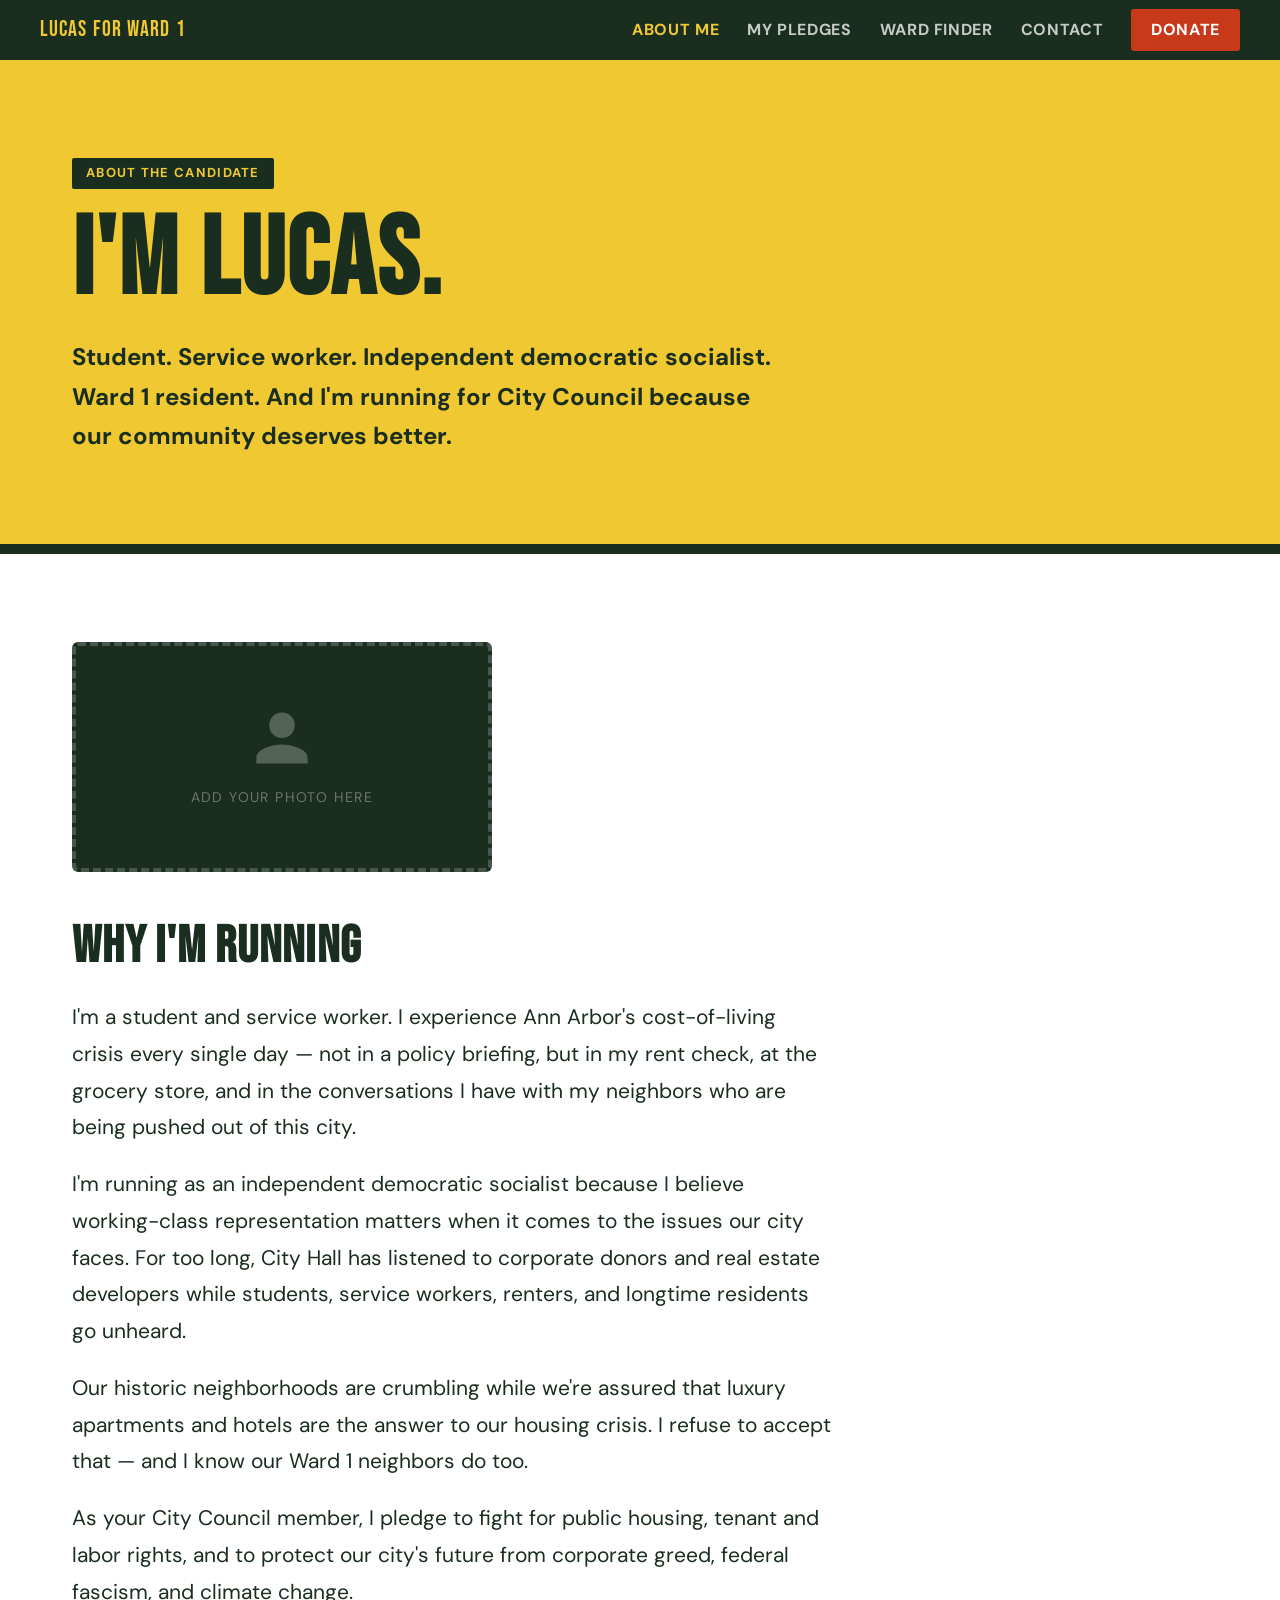
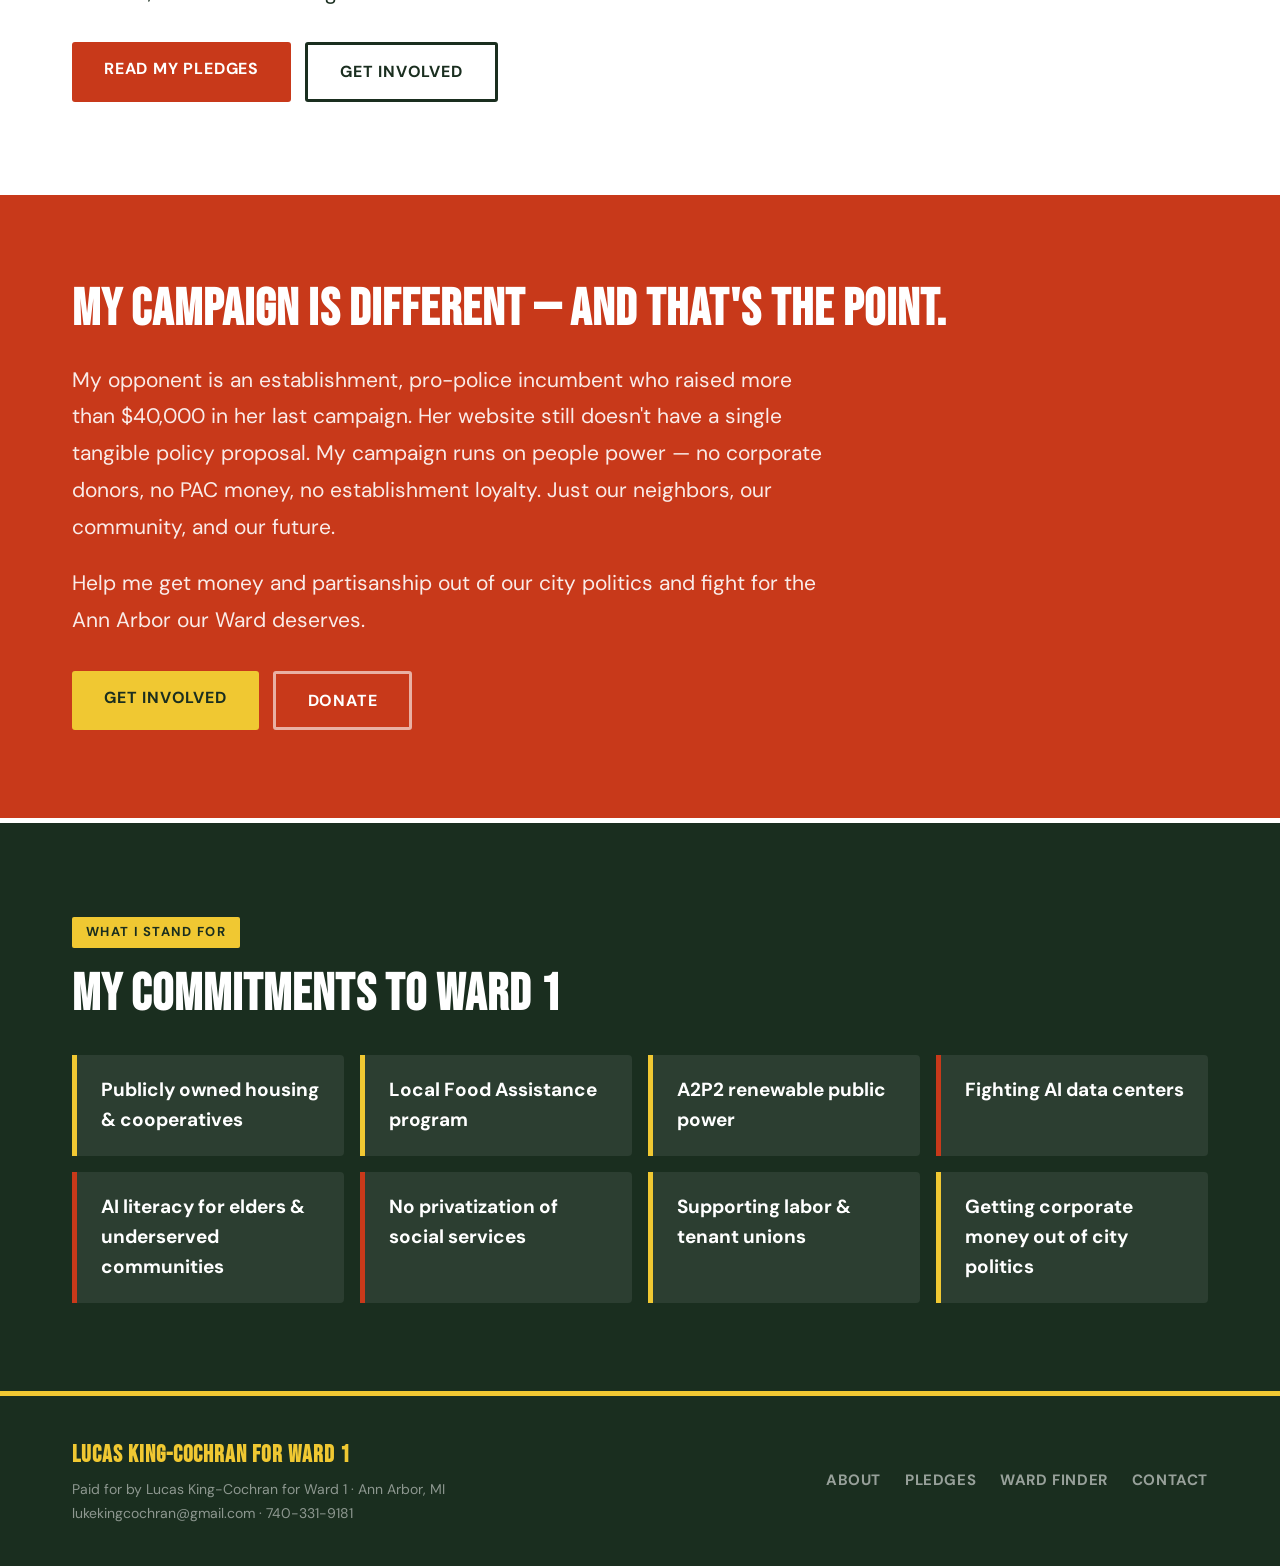
==== about.html @ a0dfccea "Add files via upload" ====
<!DOCTYPE html>
<html lang="en">
<head>
<meta charset="UTF-8">
<meta name="viewport" content="width=device-width, initial-scale=1.0">
<title>About Me — Lucas King-Cochran for Ward 1</title>
<link rel="stylesheet" href="style.css">
</head>
<body>

<nav>
  <a href="index.html" class="nav-logo">Lucas for Ward 1</a>
  <button class="nav-toggle" onclick="document.querySelector('.nav-links').classList.toggle('open')" aria-label="Menu">
    <span></span><span></span><span></span>
  </button>
  <div class="nav-links">
    <a href="about.html" class="active">About Me</a>
    <a href="issues.html">My Pledges</a>
    <a href="ward-finder.html">Ward Finder</a>
    <a href="contact.html">Contact</a>
    <a href="contact.html#donate" class="nav-donate">Donate</a>
  </div>
</nav>

<!-- HEADER -->
<div class="block block-yellow ruled-bottom">
  <div class="pill green">About the candidate</div>
  <h1 class="big">I'm Lucas.</h1>
  <p class="lead" style="margin-top:24px">Student. Service worker. Independent democratic socialist. Ward 1 resident. And I'm running for City Council because our community deserves better.</p>
</div>

<!-- PHOTO + BIO -->
<div class="block block-white ruled">
  <div class="photo-box" style="max-width:420px;margin-bottom:48px">
    <svg viewBox="0 0 24 24"><path d="M12 12c2.7 0 4.8-2.1 4.8-4.8S14.7 2.4 12 2.4 7.2 4.5 7.2 7.2 9.3 12 12 12zm0 2.4c-3.2 0-9.6 1.6-9.6 4.8v2.4h19.2v-2.4c0-3.2-6.4-4.8-9.6-4.8z"/></svg>
    <p>Add your photo here</p>
  </div>

  <h2 class="med" style="margin-bottom:24px">Why I'm running</h2>
  <p class="body-text">I'm a student and service worker. I experience Ann Arbor's cost-of-living crisis every single day — not in a policy briefing, but in my rent check, at the grocery store, and in the conversations I have with my neighbors who are being pushed out of this city.</p>
  <p class="body-text" style="margin-top:20px">I'm running as an independent democratic socialist because I believe working-class representation matters when it comes to the issues our city faces. For too long, City Hall has listened to corporate donors and real estate developers while students, service workers, renters, and longtime residents go unheard.</p>
  <p class="body-text" style="margin-top:20px">Our historic neighborhoods are crumbling while we're assured that luxury apartments and hotels are the answer to our housing crisis. I refuse to accept that — and I know our Ward 1 neighbors do too.</p>
  <p class="body-text" style="margin-top:20px">As your City Council member, I pledge to fight for public housing, tenant and labor rights, and to protect our city's future from corporate greed, federal fascism, and climate change.</p>
  <div class="btns">
    <a href="issues.html" class="btn btn-r">Read my pledges</a>
    <a href="contact.html" class="btn btn-outline-g">Get involved</a>
  </div>
</div>

<!-- CAMPAIGN STATEMENT -->
<div class="block block-red ruled">
  <h2 class="med" style="color:#fff;margin-bottom:24px">My campaign is different — and that's the point.</h2>
  <p class="body-text" style="color:rgba(255,255,255,0.9)">My opponent is an establishment, pro-police incumbent who raised more than $40,000 in her last campaign. Her website still doesn't have a single tangible policy proposal. My campaign runs on people power — no corporate donors, no PAC money, no establishment loyalty. Just our neighbors, our community, and our future.</p>
  <p class="body-text" style="color:rgba(255,255,255,0.9);margin-top:20px">Help me get money and partisanship out of our city politics and fight for the Ann Arbor our Ward deserves.</p>
  <div class="btns">
    <a href="contact.html" class="btn btn-y">Get involved</a>
    <a href="contact.html#donate" class="btn btn-outline-w">Donate</a>
  </div>
</div>

<!-- WHAT I STAND FOR -->
<div class="block block-green ruled">
  <div class="pill yellow">What I stand for</div>
  <h2 class="med" style="color:#fff;margin-bottom:32px">My commitments to Ward 1</h2>
  <div style="display:grid;grid-template-columns:repeat(auto-fit,minmax(260px,1fr));gap:16px">
    <div style="background:rgba(255,255,255,0.08);border-left:5px solid var(--Y);padding:20px 24px;border-radius:0 4px 4px 0">
      <p style="font-size:19px;color:#fff;font-weight:700">Publicly owned housing &amp; cooperatives</p>
    </div>
    <div style="background:rgba(255,255,255,0.08);border-left:5px solid var(--Y);padding:20px 24px;border-radius:0 4px 4px 0">
      <p style="font-size:19px;color:#fff;font-weight:700">Local Food Assistance program</p>
    </div>
    <div style="background:rgba(255,255,255,0.08);border-left:5px solid var(--Y);padding:20px 24px;border-radius:0 4px 4px 0">
      <p style="font-size:19px;color:#fff;font-weight:700">A2P2 renewable public power</p>
    </div>
    <div style="background:rgba(255,255,255,0.08);border-left:5px solid var(--R);padding:20px 24px;border-radius:0 4px 4px 0">
      <p style="font-size:19px;color:#fff;font-weight:700">Fighting AI data centers</p>
    </div>
    <div style="background:rgba(255,255,255,0.08);border-left:5px solid var(--R);padding:20px 24px;border-radius:0 4px 4px 0">
      <p style="font-size:19px;color:#fff;font-weight:700">AI literacy for elders &amp; underserved communities</p>
    </div>
    <div style="background:rgba(255,255,255,0.08);border-left:5px solid var(--R);padding:20px 24px;border-radius:0 4px 4px 0">
      <p style="font-size:19px;color:#fff;font-weight:700">No privatization of social services</p>
    </div>
    <div style="background:rgba(255,255,255,0.08);border-left:5px solid var(--Y);padding:20px 24px;border-radius:0 4px 4px 0">
      <p style="font-size:19px;color:#fff;font-weight:700">Supporting labor &amp; tenant unions</p>
    </div>
    <div style="background:rgba(255,255,255,0.08);border-left:5px solid var(--Y);padding:20px 24px;border-radius:0 4px 4px 0">
      <p style="font-size:19px;color:#fff;font-weight:700">Getting corporate money out of city politics</p>
    </div>
  </div>
</div>

<footer>
  <div>
    <strong>Lucas King-Cochran for Ward 1</strong>
    <p>Paid for by Lucas King-Cochran for Ward 1 · Ann Arbor, MI<br>
    <a href="mailto:lukekingcochran@gmail.com">lukekingcochran@gmail.com</a> · <a href="tel:7403319181">740-331-9181</a></p>
  </div>
  <div class="foot-links">
    <a href="about.html">About</a>
    <a href="issues.html">Pledges</a>
    <a href="ward-finder.html">Ward Finder</a>
    <a href="contact.html">Contact</a>
  </div>
</footer>

</body>
</html>
---- style.css ----
@import url('https://fonts.googleapis.com/css2?family=Bebas+Neue&family=DM+Sans:wght@400;700&display=swap');

*,*::before,*::after{box-sizing:border-box;margin:0;padding:0}

:root{
  --G:#1a2e1f;
  --R:#c8391a;
  --Y:#f0c832;
  --W:#ffffff;
  --BIG:clamp(56px,10vw,110px);
  --MED:clamp(32px,5vw,52px);
  --body:clamp(18px,2.5vw,22px);
}

html{scroll-behavior:smooth}
body{font-family:'DM Sans',sans-serif;background:var(--Y);color:var(--G);font-size:var(--body);line-height:1.6;overflow-x:hidden}

/* PAGE TRANSITION */
body{animation:fadeIn 0.35s ease}
@keyframes fadeIn{from{opacity:0;transform:translateY(10px)}to{opacity:1;transform:translateY(0)}}

/* NAV */
nav{background:var(--G);display:flex;align-items:center;justify-content:space-between;padding:0 40px;height:64px;position:sticky;top:0;z-index:100;border-bottom:4px solid var(--Y)}
.nav-logo{color:var(--Y);font-family:'Bebas Neue',sans-serif;font-size:22px;letter-spacing:0.05em;text-decoration:none}
.nav-links{display:flex;align-items:center;gap:28px}
.nav-links a{color:rgba(255,255,255,0.75);font-size:16px;font-weight:700;text-decoration:none;text-transform:uppercase;letter-spacing:0.04em;transition:color 0.15s}
.nav-links a:hover,.nav-links a.active{color:var(--Y)}
.nav-donate{background:var(--R)!important;color:#fff!important;padding:8px 20px;border-radius:3px}
.nav-donate:hover{opacity:0.88}
.nav-icon svg{display:block}
.nav-toggle{display:none;background:none;border:none;cursor:pointer;padding:4px}
.nav-toggle span{display:block;width:26px;height:3px;background:#fff;margin:5px 0;border-radius:2px}

/* SHARED SECTION STYLES */
.block{padding:clamp(48px,8vw,88px) clamp(24px,6vw,72px)}
.block-green{background:var(--G);color:#fff}
.block-red{background:var(--R);color:#fff}
.block-white{background:var(--W);color:var(--G)}
.block-yellow{background:var(--Y);color:var(--G)}

.ruled{border-top:5px solid currentColor}
.ruled-bottom{border-bottom:5px solid var(--G)}

/* BIG HEADLINE */
.big{font-family:'Bebas Neue',sans-serif;font-size:var(--BIG);line-height:0.95;letter-spacing:0.02em}
.big em{color:var(--R);font-style:normal}
.big.on-dark em{color:var(--Y)}
.med{font-family:'Bebas Neue',sans-serif;font-size:var(--MED);line-height:1.05;letter-spacing:0.02em}

/* LABEL PILL */
.pill{display:inline-block;background:var(--R);color:#fff;font-size:13px;font-weight:700;letter-spacing:0.1em;text-transform:uppercase;padding:5px 14px;border-radius:2px;margin-bottom:20px}
.pill.green{background:var(--G);color:var(--Y)}
.pill.yellow{background:var(--Y);color:var(--G)}

/* LEAD TEXT */
.lead{font-size:clamp(18px,2.5vw,24px);line-height:1.65;max-width:720px;font-weight:700}
.body-text{font-size:clamp(17px,2vw,21px);line-height:1.75;max-width:760px}
.body-text+.body-text{margin-top:20px}

/* BUTTONS */
.btn{display:inline-block;font-size:16px;font-weight:700;padding:14px 32px;border-radius:3px;text-decoration:none;text-transform:uppercase;letter-spacing:0.05em;transition:0.15s;border:none;font-family:'DM Sans',sans-serif;cursor:pointer}
.btn-y{background:var(--Y);color:var(--G)}
.btn-y:hover{background:#e0b820}
.btn-r{background:var(--R);color:#fff}
.btn-r:hover{background:#a82e15}
.btn-g{background:var(--G);color:var(--Y)}
.btn-g:hover{background:#0e1c12}
.btn-outline-w{background:transparent;color:#fff;border:3px solid rgba(255,255,255,0.6)}
.btn-outline-w:hover{background:rgba(255,255,255,0.12)}
.btn-outline-g{background:transparent;color:var(--G);border:3px solid var(--G)}
.btn-outline-g:hover{background:var(--G);color:var(--Y)}
.btns{display:flex;gap:14px;flex-wrap:wrap;margin-top:32px}

/* DIVIDER LINE */
.divline{border:none;border-top:4px solid currentColor;margin:0}

/* ISSUE BLOCKS */
.issue-block{padding:clamp(40px,6vw,72px) clamp(24px,6vw,72px);border-bottom:5px solid var(--G)}
.issue-block:last-child{border-bottom:none}
.issue-num{font-family:'Bebas Neue',sans-serif;font-size:80px;line-height:1;color:rgba(0,0,0,0.08);margin-bottom:-16px}
.issue-title{font-family:'Bebas Neue',sans-serif;font-size:clamp(40px,6vw,72px);line-height:1;margin-bottom:20px}
.issue-sub{display:flex;flex-direction:column;gap:24px}
.pledge{border-left:5px solid var(--R);padding:16px 24px;background:rgba(200,57,26,0.07);border-radius:0 4px 4px 0}
.pledge strong{display:block;font-size:15px;font-weight:700;letter-spacing:0.08em;text-transform:uppercase;color:var(--R);margin-bottom:6px}
.pledge p{font-size:clamp(17px,2vw,20px);line-height:1.65;color:var(--G)}
.pledge.on-dark{background:rgba(255,255,255,0.1);border-left-color:var(--Y)}
.pledge.on-dark strong{color:var(--Y)}
.pledge.on-dark p{color:rgba(255,255,255,0.9)}

/* CONTACT */
.contact-grid{display:grid;grid-template-columns:1fr 1fr;gap:clamp(32px,6vw,80px);align-items:start}
.form-group{display:flex;flex-direction:column;gap:8px;margin-bottom:16px}
.form-group label{font-size:15px;font-weight:700;color:var(--G);text-transform:uppercase;letter-spacing:0.06em}
.form-group input,.form-group textarea{padding:13px 16px;border:3px solid var(--G);border-radius:3px;font-size:17px;font-family:'DM Sans',sans-serif;color:var(--G);background:#fff;outline:none;transition:border-color 0.15s}
.form-group input:focus,.form-group textarea:focus{border-color:var(--R)}
.form-group textarea{resize:vertical;min-height:150px}
.form-row{display:grid;grid-template-columns:1fr 1fr;gap:16px}
.form-check{display:flex;align-items:center;gap:12px;font-size:17px;color:#333}
.form-check input{width:20px;height:20px;accent-color:var(--G)}
.contact-info{display:flex;flex-direction:column;gap:24px}
.contact-card{background:var(--G);color:#fff;padding:28px 32px;border-radius:4px}
.contact-card h3{font-family:'Bebas Neue',sans-serif;font-size:32px;color:var(--Y);margin-bottom:8px;letter-spacing:0.04em}
.contact-card a{font-size:20px;font-weight:700;color:#fff;text-decoration:none;display:block}
.contact-card a:hover{color:var(--Y)}
.contact-card p{font-size:16px;color:rgba(255,255,255,0.65);margin-top:8px;line-height:1.6}
.contact-card.red-card{background:var(--R)}
.contact-card.red-card h3{color:#fff}

/* WARD FINDER */
.map-wrap{border:5px solid var(--G);border-radius:6px;overflow:hidden;margin-top:40px}
.map-wrap iframe{display:block;width:100%;height:680px;border:none}

/* PHOTO BOX */
.photo-box{background:var(--G);border:4px dashed rgba(255,255,255,0.2);border-radius:6px;padding:60px 32px;display:flex;flex-direction:column;align-items:center;gap:16px;text-align:center;margin-bottom:40px}
.photo-box svg{width:64px;height:64px;fill:rgba(255,255,255,0.25)}
.photo-box p{font-size:14px;color:rgba(255,255,255,0.35);text-transform:uppercase;letter-spacing:0.1em}

/* SIGNUP */
.signup-row{display:flex;max-width:520px;border:3px solid var(--G);border-radius:3px;overflow:hidden}
.signup-row input{flex:1;padding:14px 18px;font-size:17px;font-family:'DM Sans',sans-serif;border:none;outline:none;background:#fff;color:var(--G)}
.signup-row button{background:var(--G);color:var(--Y);font-size:15px;font-weight:700;padding:14px 22px;border:none;font-family:'DM Sans',sans-serif;text-transform:uppercase;letter-spacing:0.05em;cursor:pointer;white-space:nowrap}
.signup-row button:hover{background:#0e1c12}

/* FOOTER */
footer{background:var(--G);border-top:5px solid var(--Y);padding:40px clamp(24px,6vw,72px);display:flex;align-items:center;justify-content:space-between;gap:24px;flex-wrap:wrap}
footer strong{display:block;color:var(--Y);font-family:'Bebas Neue',sans-serif;font-size:24px;letter-spacing:0.04em;margin-bottom:4px}
footer p,footer a{color:rgba(255,255,255,0.5);font-size:14px;text-decoration:none;line-height:1.7}
.foot-links{display:flex;gap:24px;flex-wrap:wrap}
.foot-links a{color:rgba(255,255,255,0.55);font-size:15px;font-weight:700;text-decoration:none;text-transform:uppercase;letter-spacing:0.04em}
.foot-links a:hover{color:var(--Y)}

/* RESPONSIVE */
@media(max-width:840px){
  nav{padding:0 20px}
  .nav-links{display:none;flex-direction:column;position:absolute;top:64px;left:0;right:0;background:var(--G);padding:20px;gap:16px;border-bottom:4px solid var(--Y);z-index:99}
  .nav-links.open{display:flex}
  .nav-toggle{display:block}
  .contact-grid,.form-row{grid-template-columns:1fr}
  footer{flex-direction:column;align-items:flex-start}
  .issue-num{font-size:56px}
}
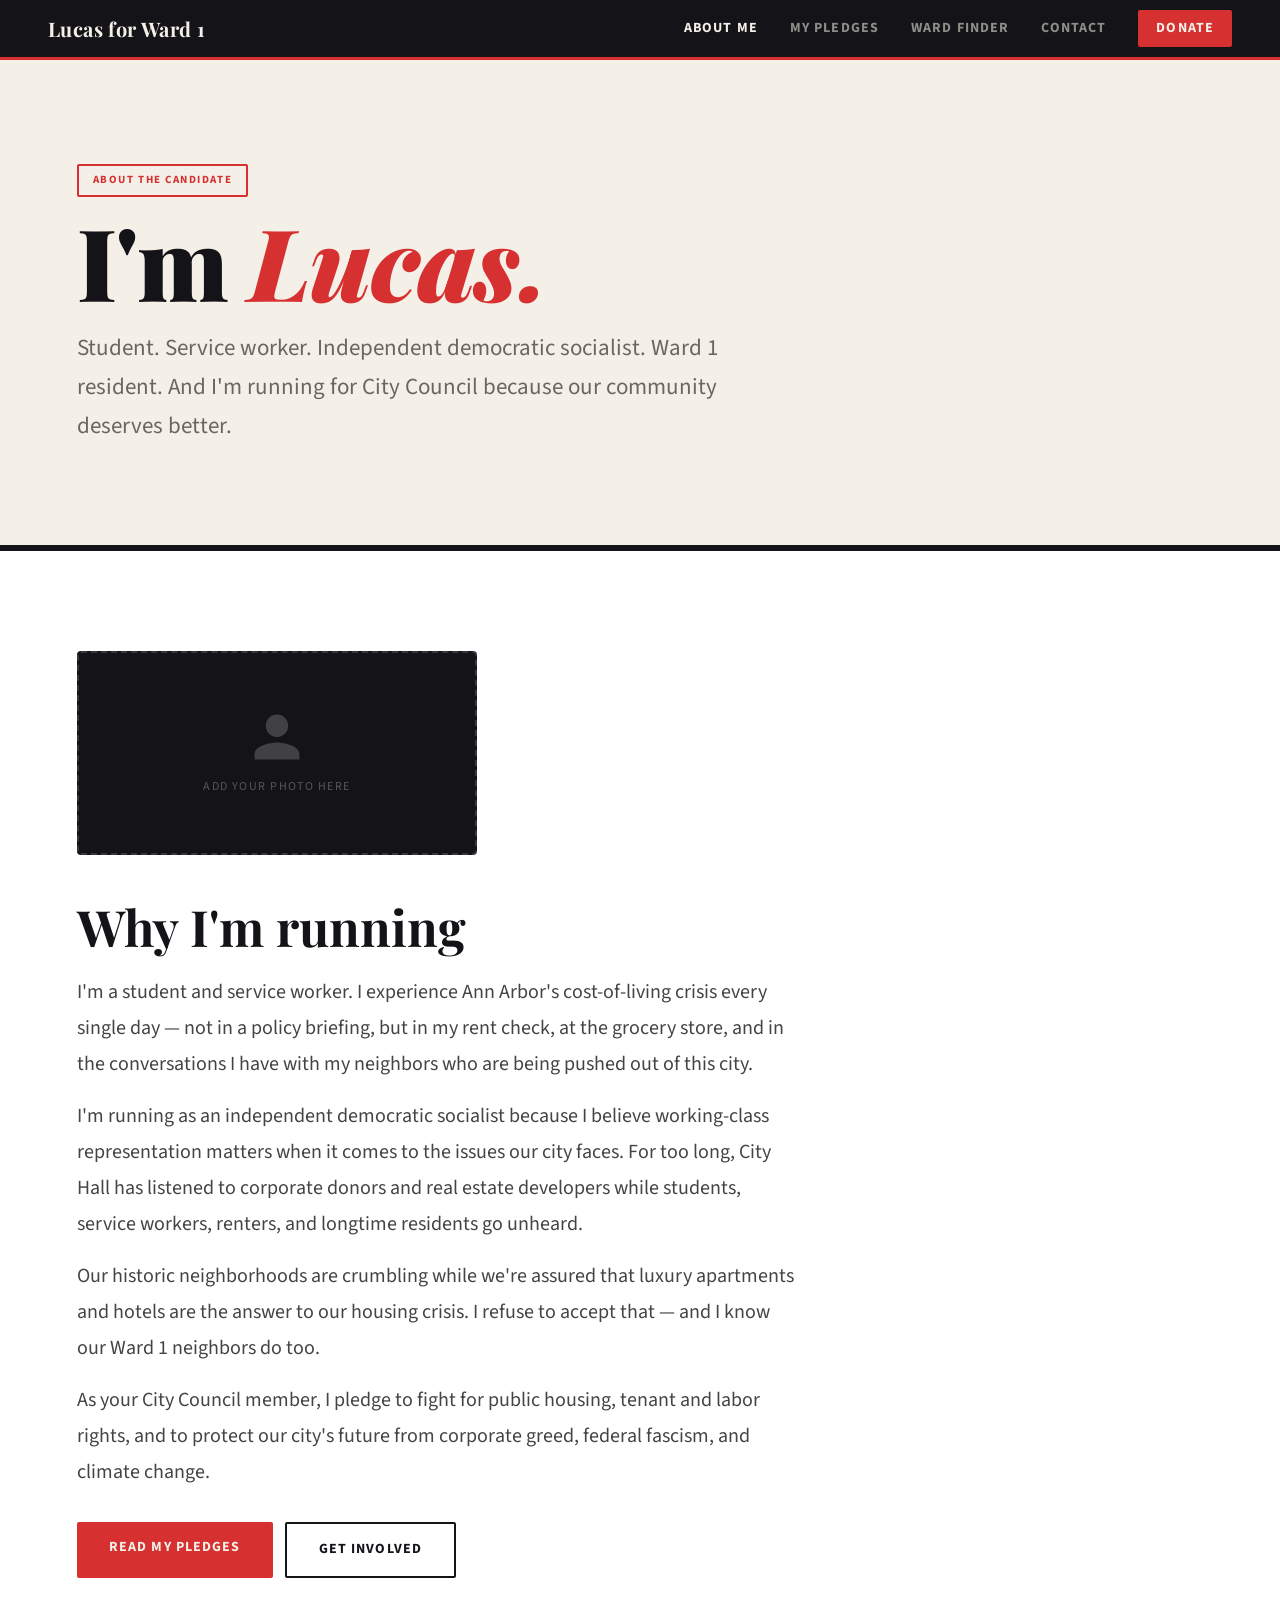
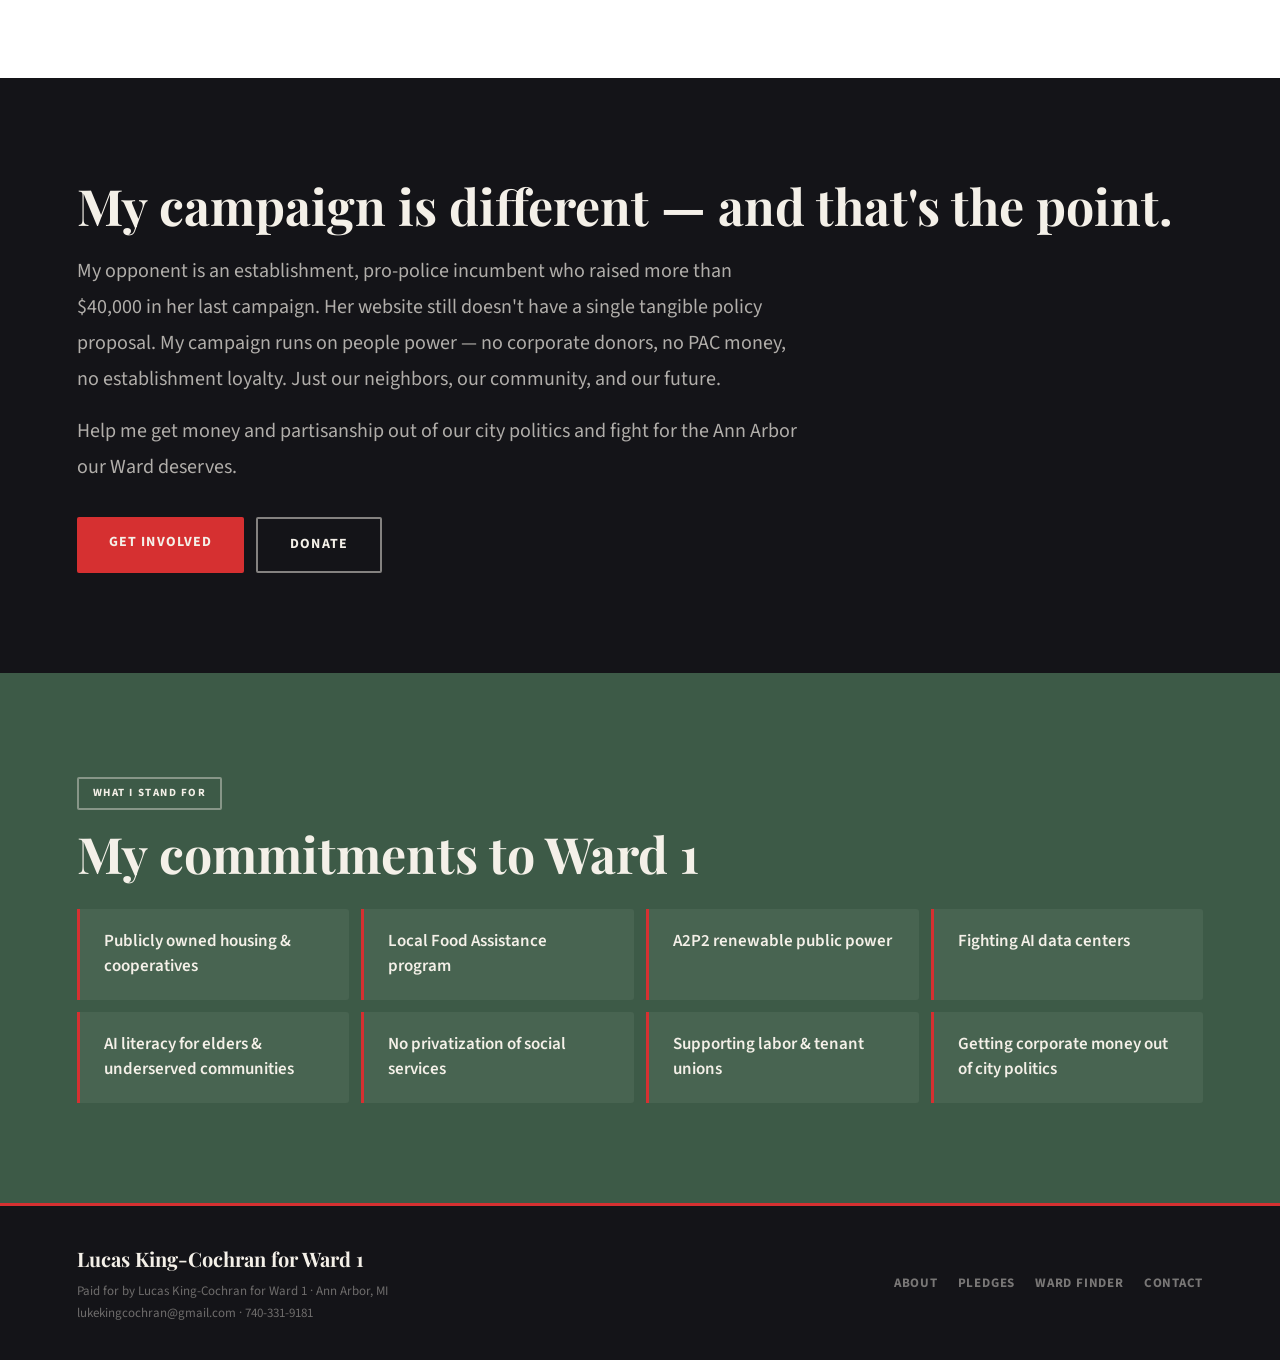
==== commit 5cd36ccb: "Add files via upload" ====
--- a/about.html
+++ b/about.html
@@ -22,71 +22,51 @@
   </div>
 </nav>
 
-<!-- HEADER -->
-<div class="block block-yellow ruled-bottom">
-  <div class="pill green">About the candidate</div>
-  <h1 class="big">I'm Lucas.</h1>
-  <p class="lead" style="margin-top:24px">Student. Service worker. Independent democratic socialist. Ward 1 resident. And I'm running for City Council because our community deserves better.</p>
+<div class="block block-cream ruled-bottom">
+  <div class="pill red">About the candidate</div>
+  <h1 class="big">I'm <em>Lucas.</em></h1>
+  <p class="lead" style="margin-top:20px">Student. Service worker. Independent democratic socialist. Ward 1 resident. And I'm running for City Council because our community deserves better.</p>
 </div>
 
-<!-- PHOTO + BIO -->
 <div class="block block-white ruled">
-  <div class="photo-box" style="max-width:420px;margin-bottom:48px">
+  <div class="photo-box" style="max-width:400px;margin-bottom:44px">
     <svg viewBox="0 0 24 24"><path d="M12 12c2.7 0 4.8-2.1 4.8-4.8S14.7 2.4 12 2.4 7.2 4.5 7.2 7.2 9.3 12 12 12zm0 2.4c-3.2 0-9.6 1.6-9.6 4.8v2.4h19.2v-2.4c0-3.2-6.4-4.8-9.6-4.8z"/></svg>
     <p>Add your photo here</p>
   </div>
 
-  <h2 class="med" style="margin-bottom:24px">Why I'm running</h2>
+  <h2 class="med" style="margin-bottom:20px">Why I'm running</h2>
   <p class="body-text">I'm a student and service worker. I experience Ann Arbor's cost-of-living crisis every single day — not in a policy briefing, but in my rent check, at the grocery store, and in the conversations I have with my neighbors who are being pushed out of this city.</p>
-  <p class="body-text" style="margin-top:20px">I'm running as an independent democratic socialist because I believe working-class representation matters when it comes to the issues our city faces. For too long, City Hall has listened to corporate donors and real estate developers while students, service workers, renters, and longtime residents go unheard.</p>
-  <p class="body-text" style="margin-top:20px">Our historic neighborhoods are crumbling while we're assured that luxury apartments and hotels are the answer to our housing crisis. I refuse to accept that — and I know our Ward 1 neighbors do too.</p>
-  <p class="body-text" style="margin-top:20px">As your City Council member, I pledge to fight for public housing, tenant and labor rights, and to protect our city's future from corporate greed, federal fascism, and climate change.</p>
+  <p class="body-text">I'm running as an independent democratic socialist because I believe working-class representation matters when it comes to the issues our city faces. For too long, City Hall has listened to corporate donors and real estate developers while students, service workers, renters, and longtime residents go unheard.</p>
+  <p class="body-text">Our historic neighborhoods are crumbling while we're assured that luxury apartments and hotels are the answer to our housing crisis. I refuse to accept that — and I know our Ward 1 neighbors do too.</p>
+  <p class="body-text">As your City Council member, I pledge to fight for public housing, tenant and labor rights, and to protect our city's future from corporate greed, federal fascism, and climate change.</p>
   <div class="btns">
-    <a href="issues.html" class="btn btn-r">Read my pledges</a>
-    <a href="contact.html" class="btn btn-outline-g">Get involved</a>
+    <a href="issues.html" class="btn btn-red">Read my pledges</a>
+    <a href="contact.html" class="btn btn-outline">Get involved</a>
   </div>
 </div>
 
-<!-- CAMPAIGN STATEMENT -->
-<div class="block block-red ruled">
-  <h2 class="med" style="color:#fff;margin-bottom:24px">My campaign is different — and that's the point.</h2>
-  <p class="body-text" style="color:rgba(255,255,255,0.9)">My opponent is an establishment, pro-police incumbent who raised more than $40,000 in her last campaign. Her website still doesn't have a single tangible policy proposal. My campaign runs on people power — no corporate donors, no PAC money, no establishment loyalty. Just our neighbors, our community, and our future.</p>
-  <p class="body-text" style="color:rgba(255,255,255,0.9);margin-top:20px">Help me get money and partisanship out of our city politics and fight for the Ann Arbor our Ward deserves.</p>
+<div class="block block-ink">
+  <h2 class="med" style="color:var(--cream);margin-bottom:20px">My campaign is different — and that's the point.</h2>
+  <p style="font-size:clamp(17px,1.8vw,20px);line-height:1.8;max-width:720px;color:rgba(244,240,232,.7)">My opponent is an establishment, pro-police incumbent who raised more than $40,000 in her last campaign. Her website still doesn't have a single tangible policy proposal. My campaign runs on people power — no corporate donors, no PAC money, no establishment loyalty. Just our neighbors, our community, and our future.</p>
+  <p style="font-size:clamp(17px,1.8vw,20px);line-height:1.8;max-width:720px;color:rgba(244,240,232,.7);margin-top:16px">Help me get money and partisanship out of our city politics and fight for the Ann Arbor our Ward deserves.</p>
   <div class="btns">
-    <a href="contact.html" class="btn btn-y">Get involved</a>
-    <a href="contact.html#donate" class="btn btn-outline-w">Donate</a>
+    <a href="contact.html" class="btn btn-red">Get involved</a>
+    <a href="contact.html#donate" class="btn btn-outline-light">Donate</a>
   </div>
 </div>
 
-<!-- WHAT I STAND FOR -->
-<div class="block block-green ruled">
-  <div class="pill yellow">What I stand for</div>
-  <h2 class="med" style="color:#fff;margin-bottom:32px">My commitments to Ward 1</h2>
-  <div style="display:grid;grid-template-columns:repeat(auto-fit,minmax(260px,1fr));gap:16px">
-    <div style="background:rgba(255,255,255,0.08);border-left:5px solid var(--Y);padding:20px 24px;border-radius:0 4px 4px 0">
-      <p style="font-size:19px;color:#fff;font-weight:700">Publicly owned housing &amp; cooperatives</p>
-    </div>
-    <div style="background:rgba(255,255,255,0.08);border-left:5px solid var(--Y);padding:20px 24px;border-radius:0 4px 4px 0">
-      <p style="font-size:19px;color:#fff;font-weight:700">Local Food Assistance program</p>
-    </div>
-    <div style="background:rgba(255,255,255,0.08);border-left:5px solid var(--Y);padding:20px 24px;border-radius:0 4px 4px 0">
-      <p style="font-size:19px;color:#fff;font-weight:700">A2P2 renewable public power</p>
-    </div>
-    <div style="background:rgba(255,255,255,0.08);border-left:5px solid var(--R);padding:20px 24px;border-radius:0 4px 4px 0">
-      <p style="font-size:19px;color:#fff;font-weight:700">Fighting AI data centers</p>
-    </div>
-    <div style="background:rgba(255,255,255,0.08);border-left:5px solid var(--R);padding:20px 24px;border-radius:0 4px 4px 0">
-      <p style="font-size:19px;color:#fff;font-weight:700">AI literacy for elders &amp; underserved communities</p>
-    </div>
-    <div style="background:rgba(255,255,255,0.08);border-left:5px solid var(--R);padding:20px 24px;border-radius:0 4px 4px 0">
-      <p style="font-size:19px;color:#fff;font-weight:700">No privatization of social services</p>
-    </div>
-    <div style="background:rgba(255,255,255,0.08);border-left:5px solid var(--Y);padding:20px 24px;border-radius:0 4px 4px 0">
-      <p style="font-size:19px;color:#fff;font-weight:700">Supporting labor &amp; tenant unions</p>
-    </div>
-    <div style="background:rgba(255,255,255,0.08);border-left:5px solid var(--Y);padding:20px 24px;border-radius:0 4px 4px 0">
-      <p style="font-size:19px;color:#fff;font-weight:700">Getting corporate money out of city politics</p>
-    </div>
+<div class="block block-sage">
+  <div class="pill cream">What I stand for</div>
+  <h2 class="med" style="color:var(--cream);margin-bottom:28px">My commitments to Ward 1</h2>
+  <div class="commit-grid">
+    <div class="commit-item"><p>Publicly owned housing &amp; cooperatives</p></div>
+    <div class="commit-item"><p>Local Food Assistance program</p></div>
+    <div class="commit-item"><p>A2P2 renewable public power</p></div>
+    <div class="commit-item"><p>Fighting AI data centers</p></div>
+    <div class="commit-item"><p>AI literacy for elders &amp; underserved communities</p></div>
+    <div class="commit-item"><p>No privatization of social services</p></div>
+    <div class="commit-item"><p>Supporting labor &amp; tenant unions</p></div>
+    <div class="commit-item"><p>Getting corporate money out of city politics</p></div>
   </div>
 </div>
 
--- a/style.css
+++ b/style.css
@@ -1,141 +1,151 @@
-@import url('https://fonts.googleapis.com/css2?family=Bebas+Neue&family=DM+Sans:wght@400;700&display=swap');
+@import url('https://fonts.googleapis.com/css2?family=Playfair+Display:ital,wght@0,400;0,700;0,900;1,400;1,700&family=Source+Sans+3:wght@400;600;700&display=swap');
 
 *,*::before,*::after{box-sizing:border-box;margin:0;padding:0}
 
 :root{
-  --G:#1a2e1f;
-  --R:#c8391a;
-  --Y:#f0c832;
-  --W:#ffffff;
-  --BIG:clamp(56px,10vw,110px);
-  --MED:clamp(32px,5vw,52px);
-  --body:clamp(18px,2.5vw,22px);
+  --ink:#141418;
+  --cream:#f4f0e8;
+  --red:#d63031;
+  --red-dark:#b52526;
+  --sage:#3d5a47;
+  --sage-light:#4a6b55;
+  --warm-gray:#6b6560;
+  --light-gray:#e8e4de;
+  --BIG:clamp(52px,9vw,100px);
+  --MED:clamp(30px,5vw,50px);
+  --body:clamp(17px,2vw,20px);
 }
 
 html{scroll-behavior:smooth}
-body{font-family:'DM Sans',sans-serif;background:var(--Y);color:var(--G);font-size:var(--body);line-height:1.6;overflow-x:hidden}
+body{font-family:'Source Sans 3',sans-serif;background:var(--cream);color:var(--ink);font-size:var(--body);line-height:1.7;overflow-x:hidden}
 
-/* PAGE TRANSITION */
-body{animation:fadeIn 0.35s ease}
-@keyframes fadeIn{from{opacity:0;transform:translateY(10px)}to{opacity:1;transform:translateY(0)}}
+body{animation:fadeIn .4s ease}
+@keyframes fadeIn{from{opacity:0;transform:translateY(8px)}to{opacity:1;transform:translateY(0)}}
 
-/* NAV */
-nav{background:var(--G);display:flex;align-items:center;justify-content:space-between;padding:0 40px;height:64px;position:sticky;top:0;z-index:100;border-bottom:4px solid var(--Y)}
-.nav-logo{color:var(--Y);font-family:'Bebas Neue',sans-serif;font-size:22px;letter-spacing:0.05em;text-decoration:none}
-.nav-links{display:flex;align-items:center;gap:28px}
-.nav-links a{color:rgba(255,255,255,0.75);font-size:16px;font-weight:700;text-decoration:none;text-transform:uppercase;letter-spacing:0.04em;transition:color 0.15s}
-.nav-links a:hover,.nav-links a.active{color:var(--Y)}
-.nav-donate{background:var(--R)!important;color:#fff!important;padding:8px 20px;border-radius:3px}
-.nav-donate:hover{opacity:0.88}
-.nav-icon svg{display:block}
+/* ── NAV ── */
+nav{background:var(--ink);display:flex;align-items:center;justify-content:space-between;padding:0 clamp(20px,4vw,48px);height:60px;position:sticky;top:0;z-index:100;border-bottom:3px solid var(--red)}
+.nav-logo{color:var(--cream);font-family:'Playfair Display',serif;font-size:20px;font-weight:700;letter-spacing:.02em;text-decoration:none}
+.nav-links{display:flex;align-items:center;gap:clamp(16px,2.5vw,32px)}
+.nav-links a{color:rgba(244,240,232,.55);font-size:14px;font-weight:700;text-decoration:none;text-transform:uppercase;letter-spacing:.08em;transition:color .2s}
+.nav-links a:hover,.nav-links a.active{color:var(--cream)}
+.nav-donate{background:var(--red)!important;color:var(--cream)!important;padding:7px 18px;border-radius:2px;transition:background .2s!important}
+.nav-donate:hover{background:var(--red-dark)!important}
 .nav-toggle{display:none;background:none;border:none;cursor:pointer;padding:4px}
-.nav-toggle span{display:block;width:26px;height:3px;background:#fff;margin:5px 0;border-radius:2px}
+.nav-toggle span{display:block;width:24px;height:2px;background:var(--cream);margin:5px 0;border-radius:1px;transition:.2s}
 
-/* SHARED SECTION STYLES */
-.block{padding:clamp(48px,8vw,88px) clamp(24px,6vw,72px)}
-.block-green{background:var(--G);color:#fff}
-.block-red{background:var(--R);color:#fff}
-.block-white{background:var(--W);color:var(--G)}
-.block-yellow{background:var(--Y);color:var(--G)}
+/* ── BLOCKS ── */
+.block{padding:clamp(56px,9vw,100px) clamp(24px,6vw,80px)}
+.block-ink{background:var(--ink);color:var(--cream)}
+.block-red{background:var(--red);color:var(--cream)}
+.block-cream{background:var(--cream);color:var(--ink)}
+.block-white{background:#fff;color:var(--ink)}
+.block-sage{background:var(--sage);color:var(--cream)}
 
-.ruled{border-top:5px solid currentColor}
-.ruled-bottom{border-bottom:5px solid var(--G)}
+.ruled{border-top:3px solid var(--ink)}
+.ruled-bottom{border-bottom:3px solid var(--ink)}
 
-/* BIG HEADLINE */
-.big{font-family:'Bebas Neue',sans-serif;font-size:var(--BIG);line-height:0.95;letter-spacing:0.02em}
-.big em{color:var(--R);font-style:normal}
-.big.on-dark em{color:var(--Y)}
-.med{font-family:'Bebas Neue',sans-serif;font-size:var(--MED);line-height:1.05;letter-spacing:0.02em}
+/* ── TYPOGRAPHY ── */
+.big{font-family:'Playfair Display',serif;font-size:var(--BIG);line-height:.95;letter-spacing:-.01em;font-weight:900}
+.big em{color:var(--red);font-style:italic}
+.med{font-family:'Playfair Display',serif;font-size:var(--MED);line-height:1.1;font-weight:700}
+.lead{font-size:clamp(18px,2.5vw,23px);line-height:1.7;max-width:680px;font-weight:400;color:var(--warm-gray)}
+.body-text{font-size:clamp(17px,1.8vw,20px);line-height:1.8;max-width:720px;color:#444}
+.body-text+.body-text{margin-top:16px}
 
-/* LABEL PILL */
-.pill{display:inline-block;background:var(--R);color:#fff;font-size:13px;font-weight:700;letter-spacing:0.1em;text-transform:uppercase;padding:5px 14px;border-radius:2px;margin-bottom:20px}
-.pill.green{background:var(--G);color:var(--Y)}
-.pill.yellow{background:var(--Y);color:var(--G)}
+/* ── PILL ── */
+.pill{display:inline-block;font-size:11px;font-weight:700;letter-spacing:.14em;text-transform:uppercase;padding:5px 14px;border-radius:2px;margin-bottom:16px;border:2px solid currentColor}
+.pill.red{color:var(--red);border-color:var(--red)}
+.pill.ink{color:var(--ink);border-color:var(--ink)}
+.pill.cream{color:var(--cream);border-color:rgba(244,240,232,.4)}
 
-/* LEAD TEXT */
-.lead{font-size:clamp(18px,2.5vw,24px);line-height:1.65;max-width:720px;font-weight:700}
-.body-text{font-size:clamp(17px,2vw,21px);line-height:1.75;max-width:760px}
-.body-text+.body-text{margin-top:20px}
+/* ── BUTTONS ── */
+.btn{display:inline-block;font-size:14px;font-weight:700;padding:14px 32px;border-radius:2px;text-decoration:none;text-transform:uppercase;letter-spacing:.08em;transition:.2s;border:none;font-family:'Source Sans 3',sans-serif;cursor:pointer}
+.btn-red{background:var(--red);color:var(--cream)}
+.btn-red:hover{background:var(--red-dark)}
+.btn-ink{background:var(--ink);color:var(--cream)}
+.btn-ink:hover{background:#2a2a30}
+.btn-sage{background:var(--sage);color:var(--cream)}
+.btn-sage:hover{background:var(--sage-light)}
+.btn-outline{background:transparent;border:2px solid var(--ink);color:var(--ink)}
+.btn-outline:hover{background:var(--ink);color:var(--cream)}
+.btn-outline-light{background:transparent;border:2px solid rgba(244,240,232,.5);color:var(--cream)}
+.btn-outline-light:hover{background:rgba(244,240,232,.1)}
+.btns{display:flex;gap:12px;flex-wrap:wrap;margin-top:32px}
 
-/* BUTTONS */
-.btn{display:inline-block;font-size:16px;font-weight:700;padding:14px 32px;border-radius:3px;text-decoration:none;text-transform:uppercase;letter-spacing:0.05em;transition:0.15s;border:none;font-family:'DM Sans',sans-serif;cursor:pointer}
-.btn-y{background:var(--Y);color:var(--G)}
-.btn-y:hover{background:#e0b820}
-.btn-r{background:var(--R);color:#fff}
-.btn-r:hover{background:#a82e15}
-.btn-g{background:var(--G);color:var(--Y)}
-.btn-g:hover{background:#0e1c12}
-.btn-outline-w{background:transparent;color:#fff;border:3px solid rgba(255,255,255,0.6)}
-.btn-outline-w:hover{background:rgba(255,255,255,0.12)}
-.btn-outline-g{background:transparent;color:var(--G);border:3px solid var(--G)}
-.btn-outline-g:hover{background:var(--G);color:var(--Y)}
-.btns{display:flex;gap:14px;flex-wrap:wrap;margin-top:32px}
+/* ── ISSUE BLOCKS ── */
+.issue-num{font-family:'Playfair Display',serif;font-size:72px;line-height:1;color:rgba(0,0,0,.06);font-weight:900;margin-bottom:-10px}
+.issue-title{font-family:'Playfair Display',serif;font-size:clamp(36px,6vw,64px);line-height:1;margin-bottom:20px;font-weight:900}
+.issue-sub{display:flex;flex-direction:column;gap:20px}
+.pledge{border-left:3px solid var(--red);padding:16px 24px;background:rgba(214,48,49,.04);border-radius:0 3px 3px 0}
+.pledge strong{display:block;font-size:13px;font-weight:700;letter-spacing:.1em;text-transform:uppercase;color:var(--red);margin-bottom:6px}
+.pledge p{font-size:clamp(16px,1.8vw,19px);line-height:1.7;color:#444}
+.pledge.on-dark{background:rgba(244,240,232,.08);border-left-color:var(--cream)}
+.pledge.on-dark strong{color:var(--cream);opacity:.7}
+.pledge.on-dark p{color:rgba(244,240,232,.85)}
 
-/* DIVIDER LINE */
-.divline{border:none;border-top:4px solid currentColor;margin:0}
+/* ── CONTACT ── */
+.contact-grid{display:grid;grid-template-columns:1fr 1fr;gap:clamp(32px,6vw,72px);align-items:start}
+.form-group{display:flex;flex-direction:column;gap:6px;margin-bottom:16px}
+.form-group label{font-size:12px;font-weight:700;color:var(--warm-gray);text-transform:uppercase;letter-spacing:.1em}
+.form-group input,.form-group textarea{padding:12px 16px;border:2px solid var(--light-gray);border-radius:2px;font-size:16px;font-family:'Source Sans 3',sans-serif;color:var(--ink);background:#fff;outline:none;transition:border-color .2s}
+.form-group input:focus,.form-group textarea:focus{border-color:var(--ink)}
+.form-group textarea{resize:vertical;min-height:140px}
+.form-row{display:grid;grid-template-columns:1fr 1fr;gap:16px}
+.form-check{display:flex;align-items:center;gap:10px;font-size:15px;color:#555}
+.form-check input{width:18px;height:18px;accent-color:var(--ink)}
+.contact-info{display:flex;flex-direction:column;gap:20px}
+.contact-card{background:var(--ink);color:var(--cream);padding:28px 32px;border-radius:3px}
+.contact-card h3{font-family:'Playfair Display',serif;font-size:26px;color:var(--cream);margin-bottom:6px;font-weight:700}
+.contact-card a{font-size:18px;font-weight:600;color:var(--cream);text-decoration:none;display:block;opacity:.85}
+.contact-card a:hover{opacity:1}
+.contact-card p{font-size:15px;color:rgba(244,240,232,.5);margin-top:8px;line-height:1.6}
+.contact-card.red-card{background:var(--red)}
+.contact-card.sage-card{background:var(--sage)}
 
-/* ISSUE BLOCKS */
-.issue-block{padding:clamp(40px,6vw,72px) clamp(24px,6vw,72px);border-bottom:5px solid var(--G)}
-.issue-block:last-child{border-bottom:none}
-.issue-num{font-family:'Bebas Neue',sans-serif;font-size:80px;line-height:1;color:rgba(0,0,0,0.08);margin-bottom:-16px}
-.issue-title{font-family:'Bebas Neue',sans-serif;font-size:clamp(40px,6vw,72px);line-height:1;margin-bottom:20px}
-.issue-sub{display:flex;flex-direction:column;gap:24px}
-.pledge{border-left:5px solid var(--R);padding:16px 24px;background:rgba(200,57,26,0.07);border-radius:0 4px 4px 0}
-.pledge strong{display:block;font-size:15px;font-weight:700;letter-spacing:0.08em;text-transform:uppercase;color:var(--R);margin-bottom:6px}
-.pledge p{font-size:clamp(17px,2vw,20px);line-height:1.65;color:var(--G)}
-.pledge.on-dark{background:rgba(255,255,255,0.1);border-left-color:var(--Y)}
-.pledge.on-dark strong{color:var(--Y)}
-.pledge.on-dark p{color:rgba(255,255,255,0.9)}
-
-/* CONTACT */
-.contact-grid{display:grid;grid-template-columns:1fr 1fr;gap:clamp(32px,6vw,80px);align-items:start}
-.form-group{display:flex;flex-direction:column;gap:8px;margin-bottom:16px}
-.form-group label{font-size:15px;font-weight:700;color:var(--G);text-transform:uppercase;letter-spacing:0.06em}
-.form-group input,.form-group textarea{padding:13px 16px;border:3px solid var(--G);border-radius:3px;font-size:17px;font-family:'DM Sans',sans-serif;color:var(--G);background:#fff;outline:none;transition:border-color 0.15s}
-.form-group input:focus,.form-group textarea:focus{border-color:var(--R)}
-.form-group textarea{resize:vertical;min-height:150px}
-.form-row{display:grid;grid-template-columns:1fr 1fr;gap:16px}
-.form-check{display:flex;align-items:center;gap:12px;font-size:17px;color:#333}
-.form-check input{width:20px;height:20px;accent-color:var(--G)}
-.contact-info{display:flex;flex-direction:column;gap:24px}
-.contact-card{background:var(--G);color:#fff;padding:28px 32px;border-radius:4px}
-.contact-card h3{font-family:'Bebas Neue',sans-serif;font-size:32px;color:var(--Y);margin-bottom:8px;letter-spacing:0.04em}
-.contact-card a{font-size:20px;font-weight:700;color:#fff;text-decoration:none;display:block}
-.contact-card a:hover{color:var(--Y)}
-.contact-card p{font-size:16px;color:rgba(255,255,255,0.65);margin-top:8px;line-height:1.6}
-.contact-card.red-card{background:var(--R)}
-.contact-card.red-card h3{color:#fff}
-
-/* WARD FINDER */
-.map-wrap{border:5px solid var(--G);border-radius:6px;overflow:hidden;margin-top:40px}
+/* ── WARD FINDER ── */
+.map-wrap{border:3px solid var(--ink);border-radius:4px;overflow:hidden;margin-top:40px}
 .map-wrap iframe{display:block;width:100%;height:680px;border:none}
 
-/* PHOTO BOX */
-.photo-box{background:var(--G);border:4px dashed rgba(255,255,255,0.2);border-radius:6px;padding:60px 32px;display:flex;flex-direction:column;align-items:center;gap:16px;text-align:center;margin-bottom:40px}
-.photo-box svg{width:64px;height:64px;fill:rgba(255,255,255,0.25)}
-.photo-box p{font-size:14px;color:rgba(255,255,255,0.35);text-transform:uppercase;letter-spacing:0.1em}
+/* ── PHOTO BOX ── */
+.photo-box{background:var(--ink);border:2px dashed rgba(244,240,232,.15);border-radius:4px;padding:56px 32px;display:flex;flex-direction:column;align-items:center;gap:12px;text-align:center;margin-bottom:40px}
+.photo-box svg{width:56px;height:56px;fill:rgba(244,240,232,.2)}
+.photo-box p{font-size:12px;color:rgba(244,240,232,.3);text-transform:uppercase;letter-spacing:.12em}
 
-/* SIGNUP */
-.signup-row{display:flex;max-width:520px;border:3px solid var(--G);border-radius:3px;overflow:hidden}
-.signup-row input{flex:1;padding:14px 18px;font-size:17px;font-family:'DM Sans',sans-serif;border:none;outline:none;background:#fff;color:var(--G)}
-.signup-row button{background:var(--G);color:var(--Y);font-size:15px;font-weight:700;padding:14px 22px;border:none;font-family:'DM Sans',sans-serif;text-transform:uppercase;letter-spacing:0.05em;cursor:pointer;white-space:nowrap}
-.signup-row button:hover{background:#0e1c12}
+/* ── SIGNUP ── */
+.signup-row{display:flex;max-width:480px;border:2px solid var(--ink);border-radius:2px;overflow:hidden}
+.signup-row input{flex:1;padding:13px 16px;font-size:16px;font-family:'Source Sans 3',sans-serif;border:none;outline:none;background:#fff;color:var(--ink)}
+.signup-row button{background:var(--ink);color:var(--cream);font-size:13px;font-weight:700;padding:13px 20px;border:none;font-family:'Source Sans 3',sans-serif;text-transform:uppercase;letter-spacing:.08em;cursor:pointer;white-space:nowrap;transition:background .2s}
+.signup-row button:hover{background:#2a2a30}
 
-/* FOOTER */
-footer{background:var(--G);border-top:5px solid var(--Y);padding:40px clamp(24px,6vw,72px);display:flex;align-items:center;justify-content:space-between;gap:24px;flex-wrap:wrap}
-footer strong{display:block;color:var(--Y);font-family:'Bebas Neue',sans-serif;font-size:24px;letter-spacing:0.04em;margin-bottom:4px}
-footer p,footer a{color:rgba(255,255,255,0.5);font-size:14px;text-decoration:none;line-height:1.7}
-.foot-links{display:flex;gap:24px;flex-wrap:wrap}
-.foot-links a{color:rgba(255,255,255,0.55);font-size:15px;font-weight:700;text-decoration:none;text-transform:uppercase;letter-spacing:0.04em}
-.foot-links a:hover{color:var(--Y)}
+/* ── COMMITMENT GRID ── */
+.commit-grid{display:grid;grid-template-columns:repeat(auto-fit,minmax(250px,1fr));gap:12px}
+.commit-item{padding:20px 24px;border-left:3px solid var(--red);background:rgba(244,240,232,.06);border-radius:0 3px 3px 0}
+.commit-item p{font-size:17px;color:var(--cream);font-weight:600;line-height:1.5}
 
-/* RESPONSIVE */
+/* ── PLEDGE CARDS (home) ── */
+.pledge-cards{display:grid;grid-template-columns:repeat(auto-fit,minmax(260px,1fr));gap:20px}
+.pledge-card{background:#fff;border-radius:3px;padding:32px 28px;border-top:3px solid var(--red)}
+.pledge-card .num{font-family:'Playfair Display',serif;font-size:48px;color:var(--red);line-height:1;font-weight:900;opacity:.3}
+.pledge-card .card-title{font-family:'Playfair Display',serif;font-size:28px;color:var(--ink);margin-bottom:10px;font-weight:700}
+.pledge-card p{font-size:16px;line-height:1.7;color:#555}
+.pledge-card a{display:inline-block;margin-top:14px;font-size:13px;font-weight:700;color:var(--red);text-transform:uppercase;letter-spacing:.08em;text-decoration:none;transition:opacity .2s}
+.pledge-card a:hover{opacity:.7}
+
+/* ── FOOTER ── */
+footer{background:var(--ink);border-top:3px solid var(--red);padding:36px clamp(24px,6vw,80px);display:flex;align-items:center;justify-content:space-between;gap:24px;flex-wrap:wrap}
+footer strong{display:block;color:var(--cream);font-family:'Playfair Display',serif;font-size:20px;margin-bottom:4px}
+footer p,footer a{color:rgba(244,240,232,.4);font-size:13px;text-decoration:none;line-height:1.7}
+.foot-links{display:flex;gap:20px;flex-wrap:wrap}
+.foot-links a{color:rgba(244,240,232,.45);font-size:13px;font-weight:700;text-decoration:none;text-transform:uppercase;letter-spacing:.06em;transition:color .2s}
+.foot-links a:hover{color:var(--cream)}
+
+/* ── RESPONSIVE ── */
 @media(max-width:840px){
   nav{padding:0 20px}
-  .nav-links{display:none;flex-direction:column;position:absolute;top:64px;left:0;right:0;background:var(--G);padding:20px;gap:16px;border-bottom:4px solid var(--Y);z-index:99}
+  .nav-links{display:none;flex-direction:column;position:absolute;top:60px;left:0;right:0;background:var(--ink);padding:20px;gap:14px;border-bottom:3px solid var(--red);z-index:99}
   .nav-links.open{display:flex}
   .nav-toggle{display:block}
   .contact-grid,.form-row{grid-template-columns:1fr}
   footer{flex-direction:column;align-items:flex-start}
-  .issue-num{font-size:56px}
+  .issue-num{font-size:48px}
 }
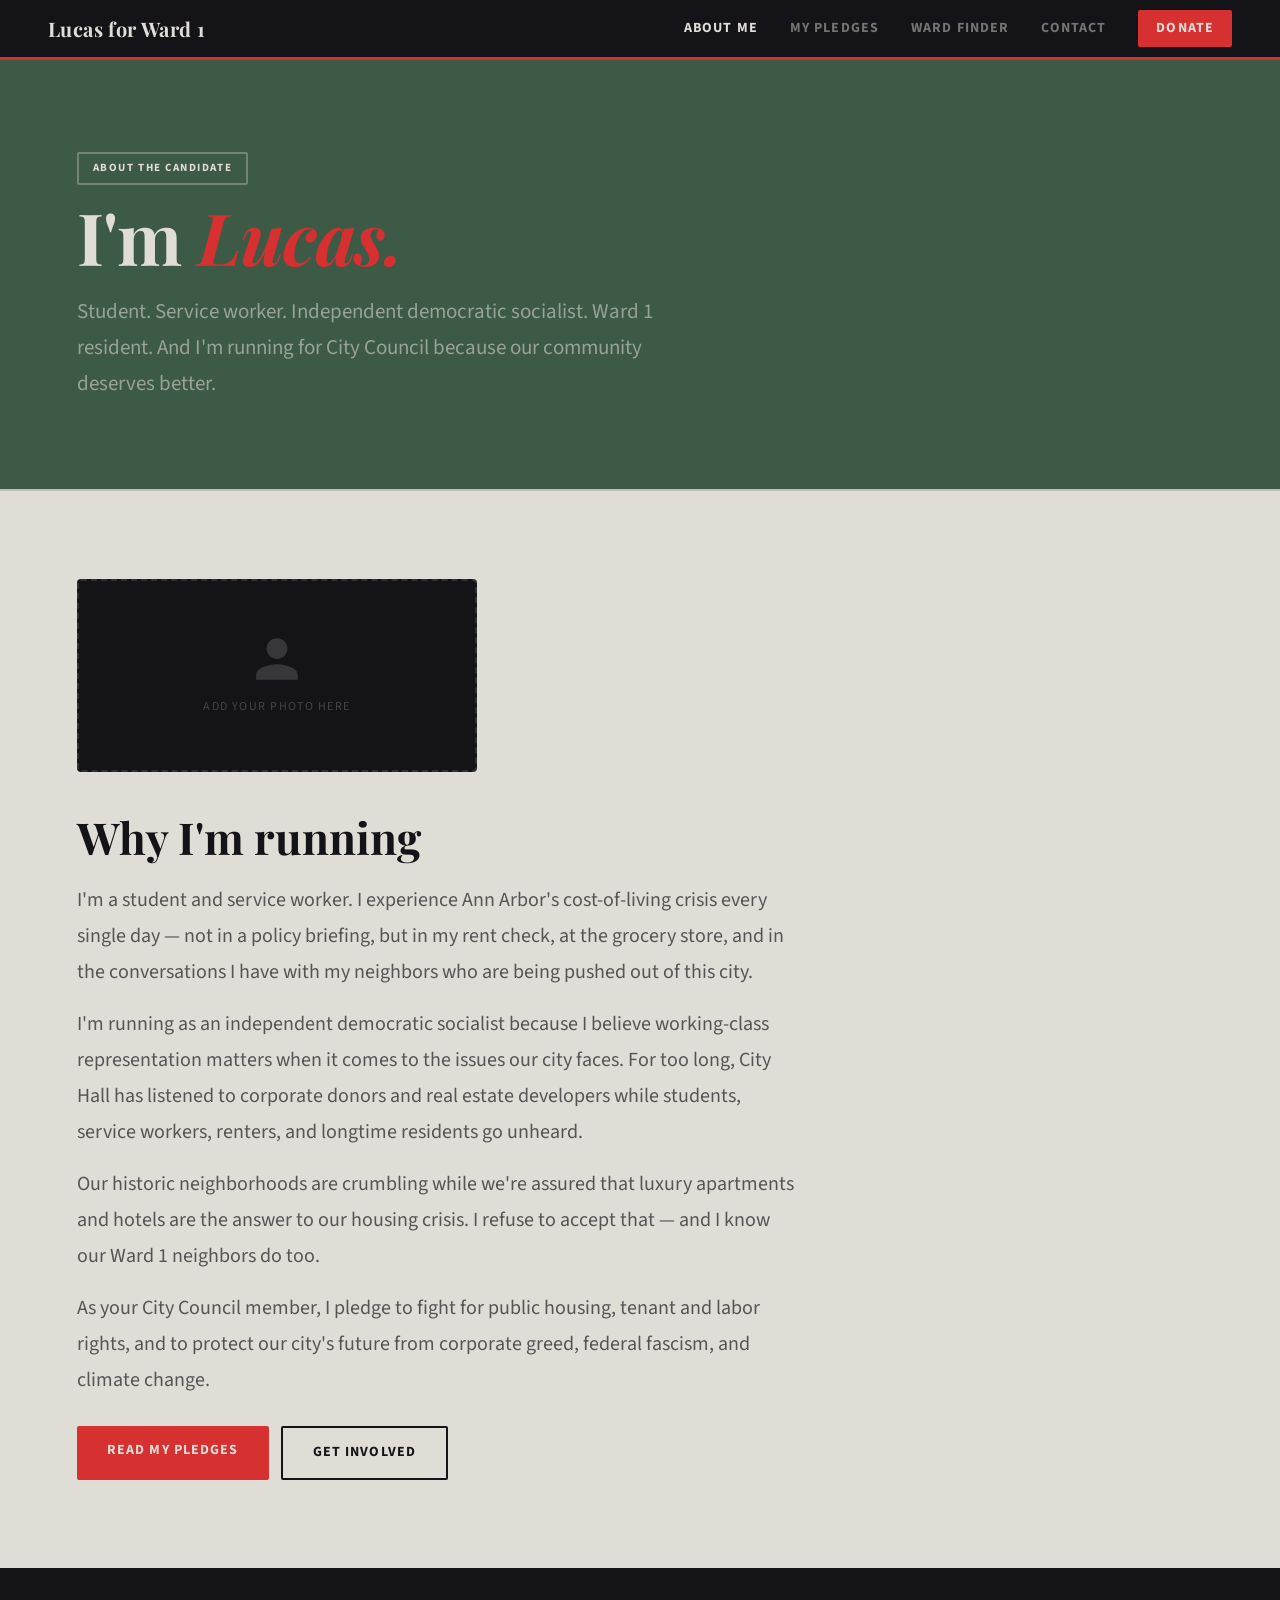
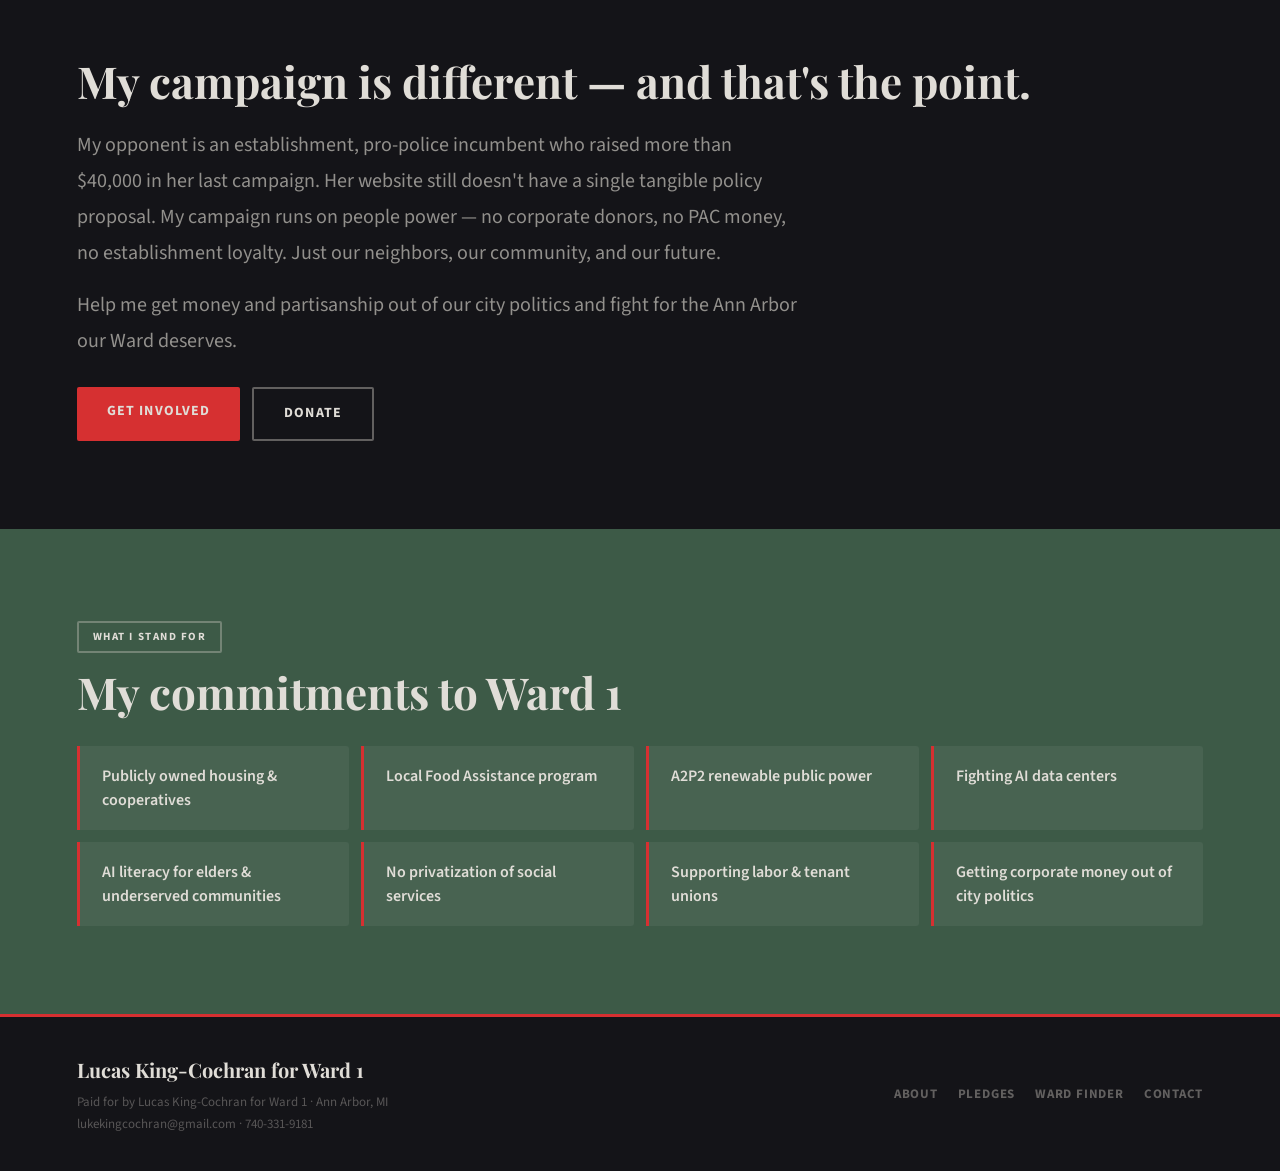
==== commit c02199cd: "Add files via upload" ====
--- a/about.html
+++ b/about.html
@@ -22,14 +22,14 @@
   </div>
 </nav>
 
-<div class="block block-cream ruled-bottom">
-  <div class="pill red">About the candidate</div>
-  <h1 class="big">I'm <em>Lucas.</em></h1>
-  <p class="lead" style="margin-top:20px">Student. Service worker. Independent democratic socialist. Ward 1 resident. And I'm running for City Council because our community deserves better.</p>
+<div class="block block-sage">
+  <div class="pill light">About the candidate</div>
+  <h1 class="big" style="color:var(--stone-light)">I'm <em>Lucas.</em></h1>
+  <p class="lead on-dark" style="margin-top:20px">Student. Service worker. Independent democratic socialist. Ward 1 resident. And I'm running for City Council because our community deserves better.</p>
 </div>
 
-<div class="block block-white ruled">
-  <div class="photo-box" style="max-width:400px;margin-bottom:44px">
+<div class="block block-stone-light ruled">
+  <div class="photo-box" style="max-width:400px;margin-bottom:40px">
     <svg viewBox="0 0 24 24"><path d="M12 12c2.7 0 4.8-2.1 4.8-4.8S14.7 2.4 12 2.4 7.2 4.5 7.2 7.2 9.3 12 12 12zm0 2.4c-3.2 0-9.6 1.6-9.6 4.8v2.4h19.2v-2.4c0-3.2-6.4-4.8-9.6-4.8z"/></svg>
     <p>Add your photo here</p>
   </div>
@@ -46,9 +46,9 @@
 </div>
 
 <div class="block block-ink">
-  <h2 class="med" style="color:var(--cream);margin-bottom:20px">My campaign is different — and that's the point.</h2>
-  <p style="font-size:clamp(17px,1.8vw,20px);line-height:1.8;max-width:720px;color:rgba(244,240,232,.7)">My opponent is an establishment, pro-police incumbent who raised more than $40,000 in her last campaign. Her website still doesn't have a single tangible policy proposal. My campaign runs on people power — no corporate donors, no PAC money, no establishment loyalty. Just our neighbors, our community, and our future.</p>
-  <p style="font-size:clamp(17px,1.8vw,20px);line-height:1.8;max-width:720px;color:rgba(244,240,232,.7);margin-top:16px">Help me get money and partisanship out of our city politics and fight for the Ann Arbor our Ward deserves.</p>
+  <h2 class="med" style="color:var(--stone-light);margin-bottom:20px">My campaign is different — and that's the point.</h2>
+  <p style="font-size:clamp(17px,1.8vw,20px);line-height:1.8;max-width:720px;color:rgba(214,210,203,.65)">My opponent is an establishment, pro-police incumbent who raised more than $40,000 in her last campaign. Her website still doesn't have a single tangible policy proposal. My campaign runs on people power — no corporate donors, no PAC money, no establishment loyalty. Just our neighbors, our community, and our future.</p>
+  <p style="font-size:clamp(17px,1.8vw,20px);line-height:1.8;max-width:720px;color:rgba(214,210,203,.65);margin-top:16px">Help me get money and partisanship out of our city politics and fight for the Ann Arbor our Ward deserves.</p>
   <div class="btns">
     <a href="contact.html" class="btn btn-red">Get involved</a>
     <a href="contact.html#donate" class="btn btn-outline-light">Donate</a>
@@ -56,8 +56,8 @@
 </div>
 
 <div class="block block-sage">
-  <div class="pill cream">What I stand for</div>
-  <h2 class="med" style="color:var(--cream);margin-bottom:28px">My commitments to Ward 1</h2>
+  <div class="pill light">What I stand for</div>
+  <h2 class="med" style="color:var(--stone-light);margin-bottom:28px">My commitments to Ward 1</h2>
   <div class="commit-grid">
     <div class="commit-item"><p>Publicly owned housing &amp; cooperatives</p></div>
     <div class="commit-item"><p>Local Food Assistance program</p></div>
--- a/style.css
+++ b/style.css
@@ -4,140 +4,143 @@
 
 :root{
   --ink:#141418;
-  --cream:#f4f0e8;
+  --ink-light:#1e1e24;
+  --stone:#d6d2cb;
+  --stone-light:#e0ddd7;
   --red:#d63031;
   --red-dark:#b52526;
   --sage:#3d5a47;
   --sage-light:#4a6b55;
   --warm-gray:#6b6560;
-  --light-gray:#e8e4de;
-  --BIG:clamp(52px,9vw,100px);
-  --MED:clamp(30px,5vw,50px);
+  --BIG:clamp(40px,7vw,72px);
+  --MED:clamp(28px,4.5vw,44px);
   --body:clamp(17px,2vw,20px);
 }
 
 html{scroll-behavior:smooth}
-body{font-family:'Source Sans 3',sans-serif;background:var(--cream);color:var(--ink);font-size:var(--body);line-height:1.7;overflow-x:hidden}
+body{font-family:'Source Sans 3',sans-serif;background:var(--stone);color:var(--ink);font-size:var(--body);line-height:1.7;overflow-x:hidden}
 
 body{animation:fadeIn .4s ease}
 @keyframes fadeIn{from{opacity:0;transform:translateY(8px)}to{opacity:1;transform:translateY(0)}}
 
 /* ── NAV ── */
 nav{background:var(--ink);display:flex;align-items:center;justify-content:space-between;padding:0 clamp(20px,4vw,48px);height:60px;position:sticky;top:0;z-index:100;border-bottom:3px solid var(--red)}
-.nav-logo{color:var(--cream);font-family:'Playfair Display',serif;font-size:20px;font-weight:700;letter-spacing:.02em;text-decoration:none}
+.nav-logo{color:var(--stone-light);font-family:'Playfair Display',serif;font-size:20px;font-weight:700;letter-spacing:.02em;text-decoration:none}
 .nav-links{display:flex;align-items:center;gap:clamp(16px,2.5vw,32px)}
-.nav-links a{color:rgba(244,240,232,.55);font-size:14px;font-weight:700;text-decoration:none;text-transform:uppercase;letter-spacing:.08em;transition:color .2s}
-.nav-links a:hover,.nav-links a.active{color:var(--cream)}
-.nav-donate{background:var(--red)!important;color:var(--cream)!important;padding:7px 18px;border-radius:2px;transition:background .2s!important}
+.nav-links a{color:rgba(214,210,203,.5);font-size:14px;font-weight:700;text-decoration:none;text-transform:uppercase;letter-spacing:.08em;transition:color .2s}
+.nav-links a:hover,.nav-links a.active{color:var(--stone-light)}
+.nav-donate{background:var(--red)!important;color:var(--stone-light)!important;padding:7px 18px;border-radius:2px;transition:background .2s!important}
 .nav-donate:hover{background:var(--red-dark)!important}
 .nav-toggle{display:none;background:none;border:none;cursor:pointer;padding:4px}
-.nav-toggle span{display:block;width:24px;height:2px;background:var(--cream);margin:5px 0;border-radius:1px;transition:.2s}
+.nav-toggle span{display:block;width:24px;height:2px;background:var(--stone-light);margin:5px 0;border-radius:1px;transition:.2s}
 
 /* ── BLOCKS ── */
-.block{padding:clamp(56px,9vw,100px) clamp(24px,6vw,80px)}
-.block-ink{background:var(--ink);color:var(--cream)}
-.block-red{background:var(--red);color:var(--cream)}
-.block-cream{background:var(--cream);color:var(--ink)}
-.block-white{background:#fff;color:var(--ink)}
-.block-sage{background:var(--sage);color:var(--cream)}
+.block{padding:clamp(52px,8vw,88px) clamp(24px,6vw,80px)}
+.block-ink{background:var(--ink);color:var(--stone-light)}
+.block-ink-light{background:var(--ink-light);color:var(--stone-light)}
+.block-red{background:var(--red);color:var(--stone-light)}
+.block-stone{background:var(--stone);color:var(--ink)}
+.block-stone-light{background:var(--stone-light);color:var(--ink)}
+.block-sage{background:var(--sage);color:var(--stone-light)}
 
-.ruled{border-top:3px solid var(--ink)}
-.ruled-bottom{border-bottom:3px solid var(--ink)}
+.ruled{border-top:2px solid rgba(20,20,24,.15)}
+.ruled-bottom{border-bottom:2px solid rgba(20,20,24,.15)}
 
 /* ── TYPOGRAPHY ── */
-.big{font-family:'Playfair Display',serif;font-size:var(--BIG);line-height:.95;letter-spacing:-.01em;font-weight:900}
+.big{font-family:'Playfair Display',serif;font-size:var(--BIG);line-height:1.05;letter-spacing:-.01em;font-weight:700}
 .big em{color:var(--red);font-style:italic}
-.med{font-family:'Playfair Display',serif;font-size:var(--MED);line-height:1.1;font-weight:700}
-.lead{font-size:clamp(18px,2.5vw,23px);line-height:1.7;max-width:680px;font-weight:400;color:var(--warm-gray)}
-.body-text{font-size:clamp(17px,1.8vw,20px);line-height:1.8;max-width:720px;color:#444}
+.med{font-family:'Playfair Display',serif;font-size:var(--MED);line-height:1.15;font-weight:700}
+.lead{font-size:clamp(17px,2.2vw,21px);line-height:1.7;max-width:640px;font-weight:400;color:var(--warm-gray)}
+.lead.on-dark{color:rgba(214,210,203,.6)}
+.body-text{font-size:clamp(17px,1.8vw,20px);line-height:1.8;max-width:720px;color:#555}
 .body-text+.body-text{margin-top:16px}
 
 /* ── PILL ── */
-.pill{display:inline-block;font-size:11px;font-weight:700;letter-spacing:.14em;text-transform:uppercase;padding:5px 14px;border-radius:2px;margin-bottom:16px;border:2px solid currentColor}
+.pill{display:inline-block;font-size:11px;font-weight:700;letter-spacing:.14em;text-transform:uppercase;padding:5px 14px;border-radius:2px;margin-bottom:14px;border:2px solid currentColor}
 .pill.red{color:var(--red);border-color:var(--red)}
-.pill.ink{color:var(--ink);border-color:var(--ink)}
-.pill.cream{color:var(--cream);border-color:rgba(244,240,232,.4)}
+.pill.ink{color:var(--ink);border-color:rgba(20,20,24,.3)}
+.pill.light{color:var(--stone-light);border-color:rgba(214,210,203,.35)}
 
 /* ── BUTTONS ── */
-.btn{display:inline-block;font-size:14px;font-weight:700;padding:14px 32px;border-radius:2px;text-decoration:none;text-transform:uppercase;letter-spacing:.08em;transition:.2s;border:none;font-family:'Source Sans 3',sans-serif;cursor:pointer}
-.btn-red{background:var(--red);color:var(--cream)}
+.btn{display:inline-block;font-size:14px;font-weight:700;padding:13px 30px;border-radius:2px;text-decoration:none;text-transform:uppercase;letter-spacing:.08em;transition:.2s;border:none;font-family:'Source Sans 3',sans-serif;cursor:pointer}
+.btn-red{background:var(--red);color:var(--stone-light)}
 .btn-red:hover{background:var(--red-dark)}
-.btn-ink{background:var(--ink);color:var(--cream)}
+.btn-ink{background:var(--ink);color:var(--stone-light)}
 .btn-ink:hover{background:#2a2a30}
-.btn-sage{background:var(--sage);color:var(--cream)}
+.btn-sage{background:var(--sage);color:var(--stone-light)}
 .btn-sage:hover{background:var(--sage-light)}
 .btn-outline{background:transparent;border:2px solid var(--ink);color:var(--ink)}
-.btn-outline:hover{background:var(--ink);color:var(--cream)}
-.btn-outline-light{background:transparent;border:2px solid rgba(244,240,232,.5);color:var(--cream)}
-.btn-outline-light:hover{background:rgba(244,240,232,.1)}
-.btns{display:flex;gap:12px;flex-wrap:wrap;margin-top:32px}
+.btn-outline:hover{background:var(--ink);color:var(--stone-light)}
+.btn-outline-light{background:transparent;border:2px solid rgba(214,210,203,.4);color:var(--stone-light)}
+.btn-outline-light:hover{background:rgba(214,210,203,.1)}
+.btns{display:flex;gap:12px;flex-wrap:wrap;margin-top:28px}
 
 /* ── ISSUE BLOCKS ── */
-.issue-num{font-family:'Playfair Display',serif;font-size:72px;line-height:1;color:rgba(0,0,0,.06);font-weight:900;margin-bottom:-10px}
-.issue-title{font-family:'Playfair Display',serif;font-size:clamp(36px,6vw,64px);line-height:1;margin-bottom:20px;font-weight:900}
-.issue-sub{display:flex;flex-direction:column;gap:20px}
-.pledge{border-left:3px solid var(--red);padding:16px 24px;background:rgba(214,48,49,.04);border-radius:0 3px 3px 0}
+.issue-num{font-family:'Playfair Display',serif;font-size:64px;line-height:1;color:rgba(0,0,0,.05);font-weight:900;margin-bottom:-8px}
+.issue-title{font-family:'Playfair Display',serif;font-size:clamp(32px,5vw,52px);line-height:1.05;margin-bottom:18px;font-weight:700}
+.issue-sub{display:flex;flex-direction:column;gap:18px}
+.pledge{border-left:3px solid var(--red);padding:16px 24px;background:rgba(20,20,24,.04);border-radius:0 3px 3px 0}
 .pledge strong{display:block;font-size:13px;font-weight:700;letter-spacing:.1em;text-transform:uppercase;color:var(--red);margin-bottom:6px}
 .pledge p{font-size:clamp(16px,1.8vw,19px);line-height:1.7;color:#444}
-.pledge.on-dark{background:rgba(244,240,232,.08);border-left-color:var(--cream)}
-.pledge.on-dark strong{color:var(--cream);opacity:.7}
-.pledge.on-dark p{color:rgba(244,240,232,.85)}
+.pledge.on-dark{background:rgba(214,210,203,.07);border-left-color:var(--stone)}
+.pledge.on-dark strong{color:var(--stone);opacity:.7}
+.pledge.on-dark p{color:rgba(214,210,203,.8)}
 
 /* ── CONTACT ── */
 .contact-grid{display:grid;grid-template-columns:1fr 1fr;gap:clamp(32px,6vw,72px);align-items:start}
 .form-group{display:flex;flex-direction:column;gap:6px;margin-bottom:16px}
 .form-group label{font-size:12px;font-weight:700;color:var(--warm-gray);text-transform:uppercase;letter-spacing:.1em}
-.form-group input,.form-group textarea{padding:12px 16px;border:2px solid var(--light-gray);border-radius:2px;font-size:16px;font-family:'Source Sans 3',sans-serif;color:var(--ink);background:#fff;outline:none;transition:border-color .2s}
+.form-group input,.form-group textarea{padding:12px 16px;border:2px solid var(--stone);border-radius:2px;font-size:16px;font-family:'Source Sans 3',sans-serif;color:var(--ink);background:var(--stone-light);outline:none;transition:border-color .2s}
 .form-group input:focus,.form-group textarea:focus{border-color:var(--ink)}
 .form-group textarea{resize:vertical;min-height:140px}
 .form-row{display:grid;grid-template-columns:1fr 1fr;gap:16px}
 .form-check{display:flex;align-items:center;gap:10px;font-size:15px;color:#555}
 .form-check input{width:18px;height:18px;accent-color:var(--ink)}
 .contact-info{display:flex;flex-direction:column;gap:20px}
-.contact-card{background:var(--ink);color:var(--cream);padding:28px 32px;border-radius:3px}
-.contact-card h3{font-family:'Playfair Display',serif;font-size:26px;color:var(--cream);margin-bottom:6px;font-weight:700}
-.contact-card a{font-size:18px;font-weight:600;color:var(--cream);text-decoration:none;display:block;opacity:.85}
+.contact-card{background:var(--ink);color:var(--stone-light);padding:28px 32px;border-radius:3px}
+.contact-card h3{font-family:'Playfair Display',serif;font-size:24px;color:var(--stone-light);margin-bottom:6px;font-weight:700}
+.contact-card a{font-size:18px;font-weight:600;color:var(--stone-light);text-decoration:none;display:block;opacity:.85}
 .contact-card a:hover{opacity:1}
-.contact-card p{font-size:15px;color:rgba(244,240,232,.5);margin-top:8px;line-height:1.6}
+.contact-card p{font-size:15px;color:rgba(214,210,203,.45);margin-top:8px;line-height:1.6}
 .contact-card.red-card{background:var(--red)}
 .contact-card.sage-card{background:var(--sage)}
 
 /* ── WARD FINDER ── */
-.map-wrap{border:3px solid var(--ink);border-radius:4px;overflow:hidden;margin-top:40px}
+.map-wrap{border:3px solid var(--ink);border-radius:4px;overflow:hidden;margin-top:36px}
 .map-wrap iframe{display:block;width:100%;height:680px;border:none}
 
 /* ── PHOTO BOX ── */
-.photo-box{background:var(--ink);border:2px dashed rgba(244,240,232,.15);border-radius:4px;padding:56px 32px;display:flex;flex-direction:column;align-items:center;gap:12px;text-align:center;margin-bottom:40px}
-.photo-box svg{width:56px;height:56px;fill:rgba(244,240,232,.2)}
-.photo-box p{font-size:12px;color:rgba(244,240,232,.3);text-transform:uppercase;letter-spacing:.12em}
+.photo-box{background:var(--ink);border:2px dashed rgba(214,210,203,.15);border-radius:4px;padding:52px 32px;display:flex;flex-direction:column;align-items:center;gap:12px;text-align:center;margin-bottom:36px}
+.photo-box svg{width:52px;height:52px;fill:rgba(214,210,203,.18)}
+.photo-box p{font-size:12px;color:rgba(214,210,203,.25);text-transform:uppercase;letter-spacing:.12em}
 
 /* ── SIGNUP ── */
-.signup-row{display:flex;max-width:480px;border:2px solid var(--ink);border-radius:2px;overflow:hidden}
-.signup-row input{flex:1;padding:13px 16px;font-size:16px;font-family:'Source Sans 3',sans-serif;border:none;outline:none;background:#fff;color:var(--ink)}
-.signup-row button{background:var(--ink);color:var(--cream);font-size:13px;font-weight:700;padding:13px 20px;border:none;font-family:'Source Sans 3',sans-serif;text-transform:uppercase;letter-spacing:.08em;cursor:pointer;white-space:nowrap;transition:background .2s}
+.signup-row{display:flex;max-width:460px;border:2px solid var(--ink);border-radius:2px;overflow:hidden}
+.signup-row input{flex:1;padding:13px 16px;font-size:16px;font-family:'Source Sans 3',sans-serif;border:none;outline:none;background:var(--stone-light);color:var(--ink)}
+.signup-row button{background:var(--ink);color:var(--stone-light);font-size:13px;font-weight:700;padding:13px 20px;border:none;font-family:'Source Sans 3',sans-serif;text-transform:uppercase;letter-spacing:.08em;cursor:pointer;white-space:nowrap;transition:background .2s}
 .signup-row button:hover{background:#2a2a30}
 
 /* ── COMMITMENT GRID ── */
 .commit-grid{display:grid;grid-template-columns:repeat(auto-fit,minmax(250px,1fr));gap:12px}
-.commit-item{padding:20px 24px;border-left:3px solid var(--red);background:rgba(244,240,232,.06);border-radius:0 3px 3px 0}
-.commit-item p{font-size:17px;color:var(--cream);font-weight:600;line-height:1.5}
+.commit-item{padding:18px 22px;border-left:3px solid var(--red);background:rgba(214,210,203,.07);border-radius:0 3px 3px 0}
+.commit-item p{font-size:16px;color:var(--stone-light);font-weight:600;line-height:1.5}
 
 /* ── PLEDGE CARDS (home) ── */
 .pledge-cards{display:grid;grid-template-columns:repeat(auto-fit,minmax(260px,1fr));gap:20px}
-.pledge-card{background:#fff;border-radius:3px;padding:32px 28px;border-top:3px solid var(--red)}
-.pledge-card .num{font-family:'Playfair Display',serif;font-size:48px;color:var(--red);line-height:1;font-weight:900;opacity:.3}
-.pledge-card .card-title{font-family:'Playfair Display',serif;font-size:28px;color:var(--ink);margin-bottom:10px;font-weight:700}
+.pledge-card{background:var(--stone-light);border-radius:3px;padding:30px 26px;border-top:3px solid var(--red)}
+.pledge-card .num{font-family:'Playfair Display',serif;font-size:44px;color:var(--red);line-height:1;font-weight:900;opacity:.25}
+.pledge-card .card-title{font-family:'Playfair Display',serif;font-size:26px;color:var(--ink);margin-bottom:10px;font-weight:700}
 .pledge-card p{font-size:16px;line-height:1.7;color:#555}
-.pledge-card a{display:inline-block;margin-top:14px;font-size:13px;font-weight:700;color:var(--red);text-transform:uppercase;letter-spacing:.08em;text-decoration:none;transition:opacity .2s}
+.pledge-card a{display:inline-block;margin-top:12px;font-size:13px;font-weight:700;color:var(--red);text-transform:uppercase;letter-spacing:.08em;text-decoration:none;transition:opacity .2s}
 .pledge-card a:hover{opacity:.7}
 
 /* ── FOOTER ── */
 footer{background:var(--ink);border-top:3px solid var(--red);padding:36px clamp(24px,6vw,80px);display:flex;align-items:center;justify-content:space-between;gap:24px;flex-wrap:wrap}
-footer strong{display:block;color:var(--cream);font-family:'Playfair Display',serif;font-size:20px;margin-bottom:4px}
-footer p,footer a{color:rgba(244,240,232,.4);font-size:13px;text-decoration:none;line-height:1.7}
+footer strong{display:block;color:var(--stone-light);font-family:'Playfair Display',serif;font-size:20px;margin-bottom:4px}
+footer p,footer a{color:rgba(214,210,203,.35);font-size:13px;text-decoration:none;line-height:1.7}
 .foot-links{display:flex;gap:20px;flex-wrap:wrap}
-.foot-links a{color:rgba(244,240,232,.45);font-size:13px;font-weight:700;text-decoration:none;text-transform:uppercase;letter-spacing:.06em;transition:color .2s}
-.foot-links a:hover{color:var(--cream)}
+.foot-links a{color:rgba(214,210,203,.4);font-size:13px;font-weight:700;text-decoration:none;text-transform:uppercase;letter-spacing:.06em;transition:color .2s}
+.foot-links a:hover{color:var(--stone-light)}
 
 /* ── RESPONSIVE ── */
 @media(max-width:840px){
@@ -147,5 +150,5 @@
   .nav-toggle{display:block}
   .contact-grid,.form-row{grid-template-columns:1fr}
   footer{flex-direction:column;align-items:flex-start}
-  .issue-num{font-size:48px}
+  .issue-num{font-size:44px}
 }
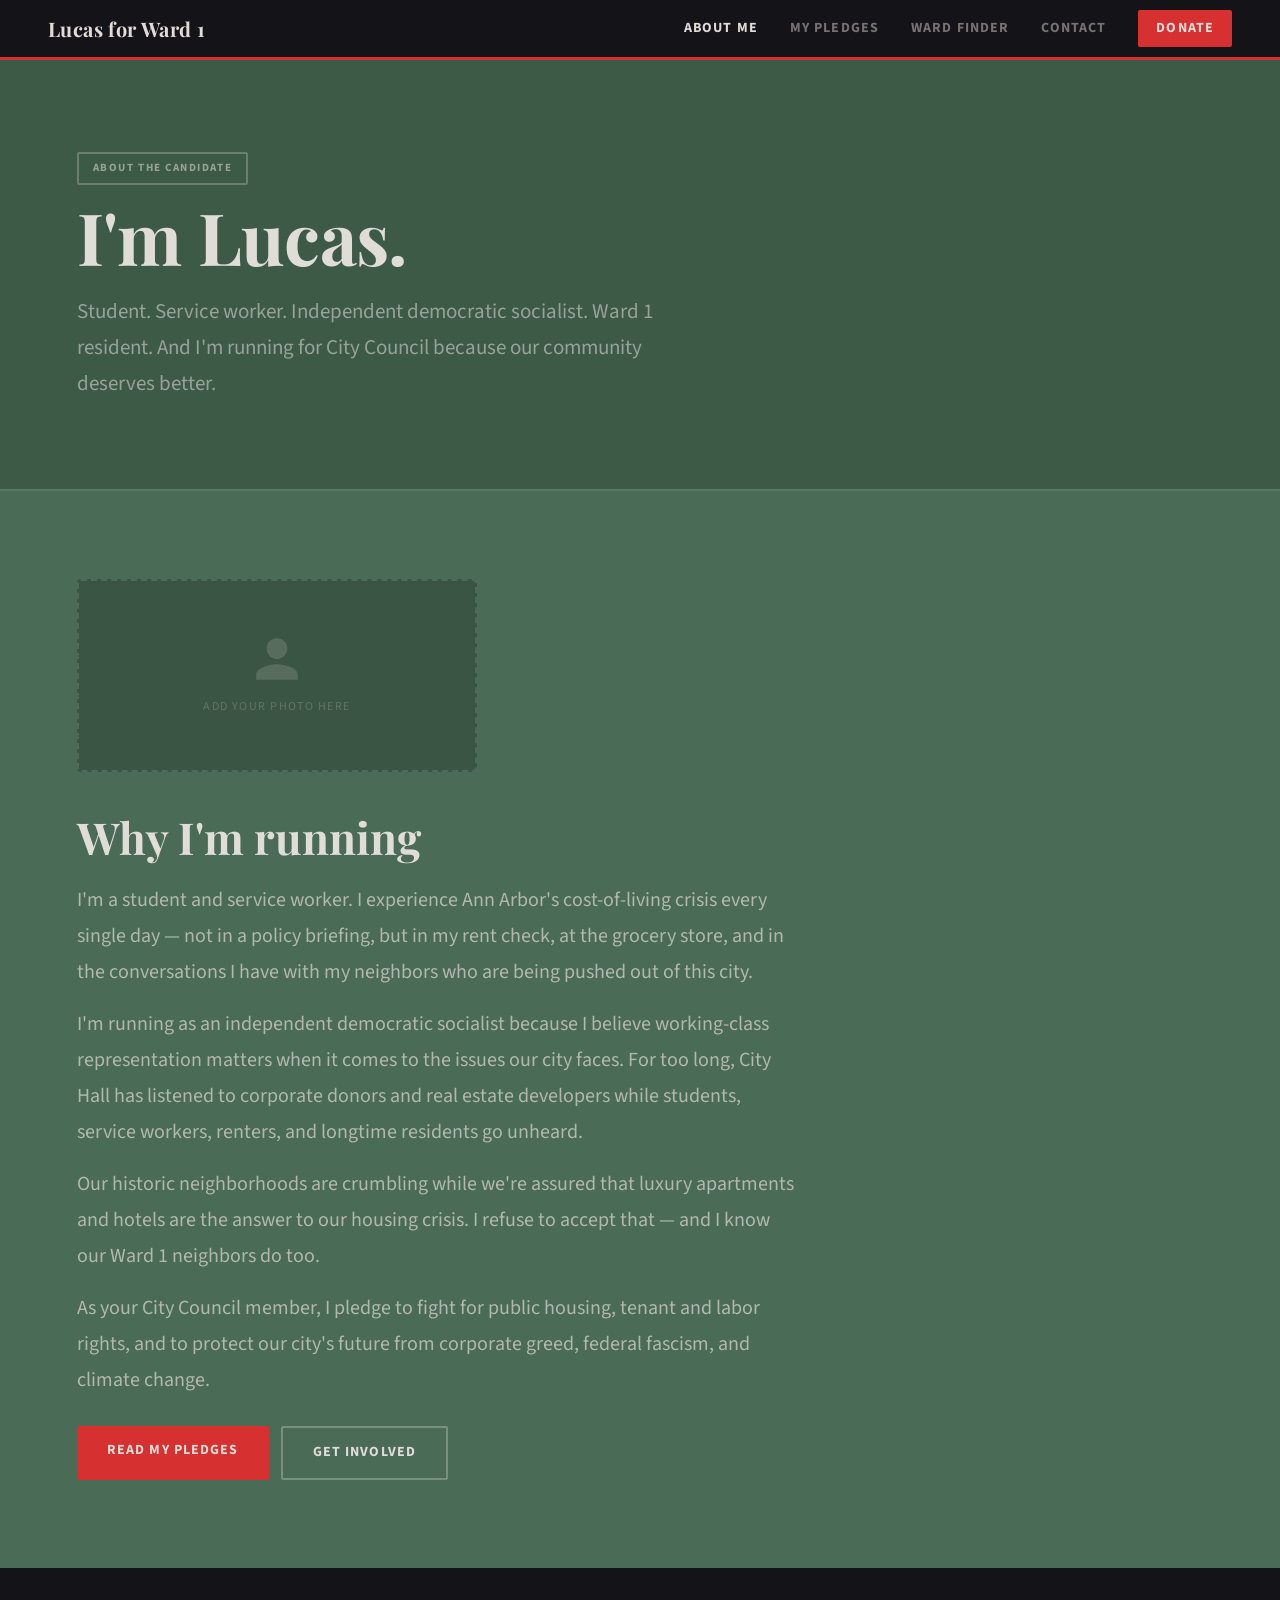
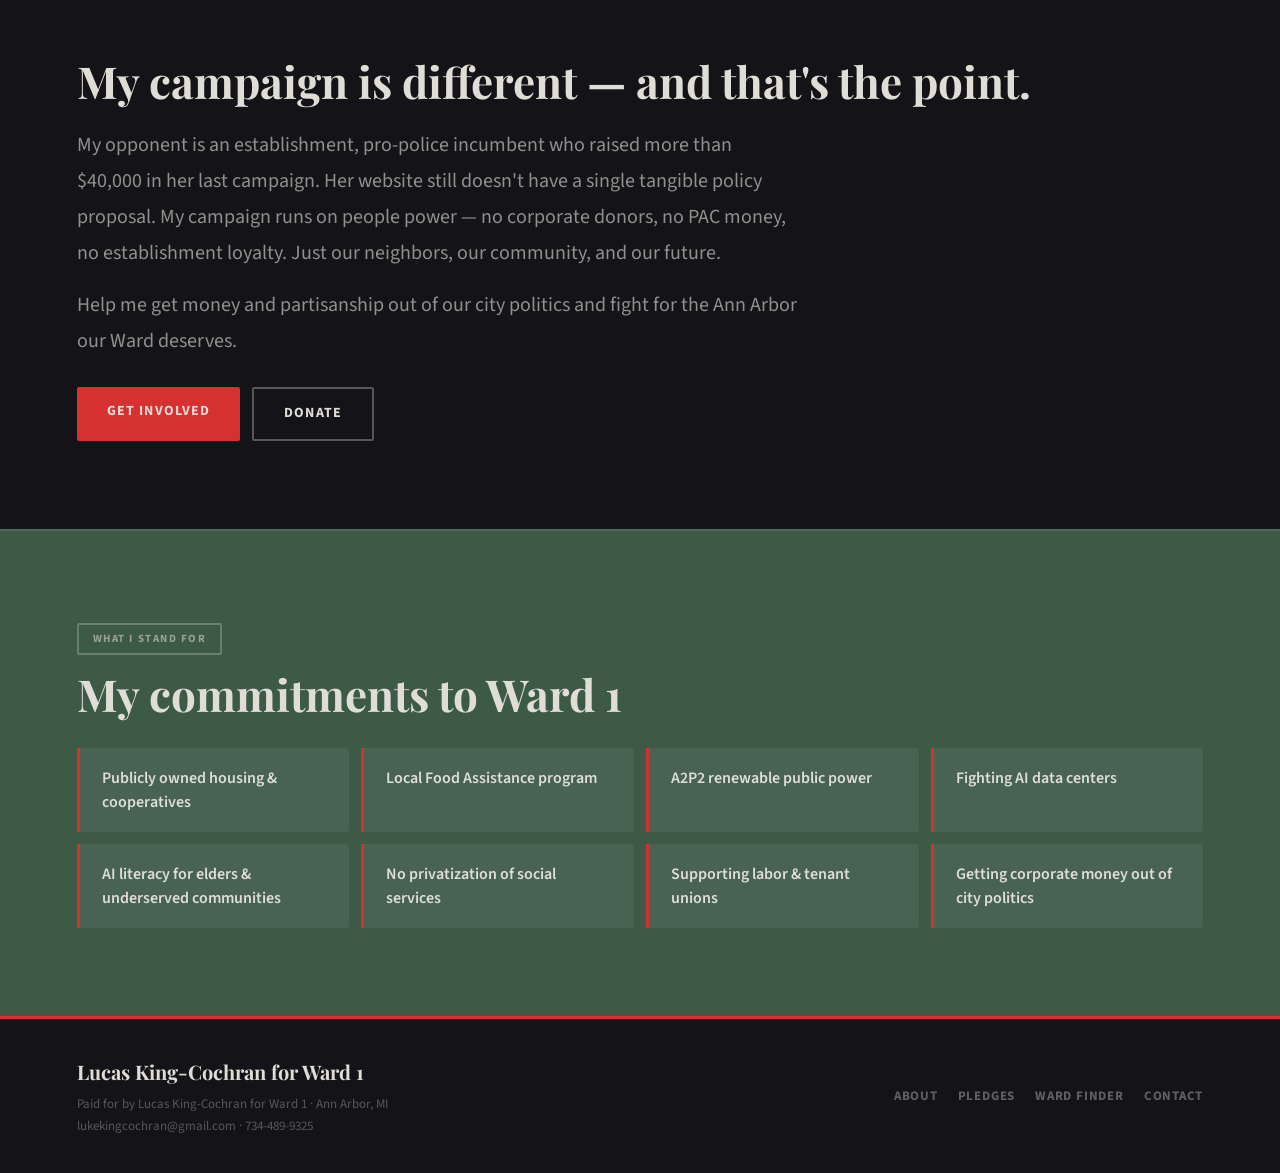
==== commit 30cc487e: "Add files via upload" ====
--- a/about.html
+++ b/about.html
@@ -23,12 +23,12 @@
 </nav>
 
 <div class="block block-sage">
-  <div class="pill light">About the candidate</div>
-  <h1 class="big" style="color:var(--stone-light)">I'm <em>Lucas.</em></h1>
-  <p class="lead on-dark" style="margin-top:20px">Student. Service worker. Independent democratic socialist. Ward 1 resident. And I'm running for City Council because our community deserves better.</p>
+  <div class="pill">About the candidate</div>
+  <h1 class="big">I'm Lucas.</h1>
+  <p class="lead" style="margin-top:20px">Student. Service worker. Independent democratic socialist. Ward 1 resident. And I'm running for City Council because our community deserves better.</p>
 </div>
 
-<div class="block block-stone-light ruled">
+<div class="block block-sage-mid ruled">
   <div class="photo-box" style="max-width:400px;margin-bottom:40px">
     <svg viewBox="0 0 24 24"><path d="M12 12c2.7 0 4.8-2.1 4.8-4.8S14.7 2.4 12 2.4 7.2 4.5 7.2 7.2 9.3 12 12 12zm0 2.4c-3.2 0-9.6 1.6-9.6 4.8v2.4h19.2v-2.4c0-3.2-6.4-4.8-9.6-4.8z"/></svg>
     <p>Add your photo here</p>
@@ -41,12 +41,12 @@
   <p class="body-text">As your City Council member, I pledge to fight for public housing, tenant and labor rights, and to protect our city's future from corporate greed, federal fascism, and climate change.</p>
   <div class="btns">
     <a href="issues.html" class="btn btn-red">Read my pledges</a>
-    <a href="contact.html" class="btn btn-outline">Get involved</a>
+    <a href="contact.html" class="btn btn-outline-light">Get involved</a>
   </div>
 </div>
 
 <div class="block block-ink">
-  <h2 class="med" style="color:var(--stone-light);margin-bottom:20px">My campaign is different — and that's the point.</h2>
+  <h2 class="med" style="margin-bottom:20px">My campaign is different — and that's the point.</h2>
   <p style="font-size:clamp(17px,1.8vw,20px);line-height:1.8;max-width:720px;color:rgba(214,210,203,.65)">My opponent is an establishment, pro-police incumbent who raised more than $40,000 in her last campaign. Her website still doesn't have a single tangible policy proposal. My campaign runs on people power — no corporate donors, no PAC money, no establishment loyalty. Just our neighbors, our community, and our future.</p>
   <p style="font-size:clamp(17px,1.8vw,20px);line-height:1.8;max-width:720px;color:rgba(214,210,203,.65);margin-top:16px">Help me get money and partisanship out of our city politics and fight for the Ann Arbor our Ward deserves.</p>
   <div class="btns">
@@ -55,9 +55,9 @@
   </div>
 </div>
 
-<div class="block block-sage">
-  <div class="pill light">What I stand for</div>
-  <h2 class="med" style="color:var(--stone-light);margin-bottom:28px">My commitments to Ward 1</h2>
+<div class="block block-sage ruled">
+  <div class="pill">What I stand for</div>
+  <h2 class="med" style="margin-bottom:28px">My commitments to Ward 1</h2>
   <div class="commit-grid">
     <div class="commit-item"><p>Publicly owned housing &amp; cooperatives</p></div>
     <div class="commit-item"><p>Local Food Assistance program</p></div>
@@ -74,7 +74,7 @@
   <div>
     <strong>Lucas King-Cochran for Ward 1</strong>
     <p>Paid for by Lucas King-Cochran for Ward 1 · Ann Arbor, MI<br>
-    <a href="mailto:lukekingcochran@gmail.com">lukekingcochran@gmail.com</a> · <a href="tel:7403319181">740-331-9181</a></p>
+    <a href="mailto:lukekingcochran@gmail.com">lukekingcochran@gmail.com</a> · <a href="tel:7344899325">734-489-9325</a></p>
   </div>
   <div class="foot-links">
     <a href="about.html">About</a>
--- a/style.css
+++ b/style.css
@@ -5,12 +5,13 @@
 :root{
   --ink:#141418;
   --ink-light:#1e1e24;
+  --sage:#3d5a47;
+  --sage-mid:#4a6b55;
+  --sage-light:#587a63;
   --stone:#d6d2cb;
   --stone-light:#e0ddd7;
   --red:#d63031;
   --red-dark:#b52526;
-  --sage:#3d5a47;
-  --sage-light:#4a6b55;
   --warm-gray:#6b6560;
   --BIG:clamp(40px,7vw,72px);
   --MED:clamp(28px,4.5vw,44px);
@@ -18,7 +19,7 @@
 }
 
 html{scroll-behavior:smooth}
-body{font-family:'Source Sans 3',sans-serif;background:var(--stone);color:var(--ink);font-size:var(--body);line-height:1.7;overflow-x:hidden}
+body{font-family:'Source Sans 3',sans-serif;background:var(--sage);color:var(--stone-light);font-size:var(--body);line-height:1.7;overflow-x:hidden}
 
 body{animation:fadeIn .4s ease}
 @keyframes fadeIn{from{opacity:0;transform:translateY(8px)}to{opacity:1;transform:translateY(0)}}
@@ -37,29 +38,25 @@
 /* ── BLOCKS ── */
 .block{padding:clamp(52px,8vw,88px) clamp(24px,6vw,80px)}
 .block-ink{background:var(--ink);color:var(--stone-light)}
-.block-ink-light{background:var(--ink-light);color:var(--stone-light)}
 .block-red{background:var(--red);color:var(--stone-light)}
-.block-stone{background:var(--stone);color:var(--ink)}
-.block-stone-light{background:var(--stone-light);color:var(--ink)}
 .block-sage{background:var(--sage);color:var(--stone-light)}
+.block-sage-mid{background:var(--sage-mid);color:var(--stone-light)}
+.block-sage-light{background:var(--sage-light);color:var(--stone-light)}
 
-.ruled{border-top:2px solid rgba(20,20,24,.15)}
-.ruled-bottom{border-bottom:2px solid rgba(20,20,24,.15)}
+.ruled{border-top:2px solid rgba(214,210,203,.12)}
+.ruled-bottom{border-bottom:2px solid rgba(214,210,203,.12)}
 
 /* ── TYPOGRAPHY ── */
-.big{font-family:'Playfair Display',serif;font-size:var(--BIG);line-height:1.05;letter-spacing:-.01em;font-weight:700}
-.big em{color:var(--red);font-style:italic}
-.med{font-family:'Playfair Display',serif;font-size:var(--MED);line-height:1.15;font-weight:700}
-.lead{font-size:clamp(17px,2.2vw,21px);line-height:1.7;max-width:640px;font-weight:400;color:var(--warm-gray)}
-.lead.on-dark{color:rgba(214,210,203,.6)}
-.body-text{font-size:clamp(17px,1.8vw,20px);line-height:1.8;max-width:720px;color:#555}
+.big{font-family:'Playfair Display',serif;font-size:var(--BIG);line-height:1.05;letter-spacing:-.01em;font-weight:700;color:var(--stone-light)}
+.med{font-family:'Playfair Display',serif;font-size:var(--MED);line-height:1.15;font-weight:700;color:var(--stone-light)}
+.lead{font-size:clamp(17px,2.2vw,21px);line-height:1.7;max-width:640px;font-weight:400;color:rgba(214,210,203,.6)}
+.body-text{font-size:clamp(17px,1.8vw,20px);line-height:1.8;max-width:720px;color:rgba(214,210,203,.75)}
 .body-text+.body-text{margin-top:16px}
+.body-text a{color:var(--red);font-weight:700}
 
 /* ── PILL ── */
-.pill{display:inline-block;font-size:11px;font-weight:700;letter-spacing:.14em;text-transform:uppercase;padding:5px 14px;border-radius:2px;margin-bottom:14px;border:2px solid currentColor}
+.pill{display:inline-block;font-size:11px;font-weight:700;letter-spacing:.14em;text-transform:uppercase;padding:5px 14px;border-radius:2px;margin-bottom:14px;border:2px solid rgba(214,210,203,.3);color:rgba(214,210,203,.6)}
 .pill.red{color:var(--red);border-color:var(--red)}
-.pill.ink{color:var(--ink);border-color:rgba(20,20,24,.3)}
-.pill.light{color:var(--stone-light);border-color:rgba(214,210,203,.35)}
 
 /* ── BUTTONS ── */
 .btn{display:inline-block;font-size:14px;font-weight:700;padding:13px 30px;border-radius:2px;text-decoration:none;text-transform:uppercase;letter-spacing:.08em;transition:.2s;border:none;font-family:'Source Sans 3',sans-serif;cursor:pointer}
@@ -67,58 +64,55 @@
 .btn-red:hover{background:var(--red-dark)}
 .btn-ink{background:var(--ink);color:var(--stone-light)}
 .btn-ink:hover{background:#2a2a30}
-.btn-sage{background:var(--sage);color:var(--stone-light)}
-.btn-sage:hover{background:var(--sage-light)}
-.btn-outline{background:transparent;border:2px solid var(--ink);color:var(--ink)}
-.btn-outline:hover{background:var(--ink);color:var(--stone-light)}
-.btn-outline-light{background:transparent;border:2px solid rgba(214,210,203,.4);color:var(--stone-light)}
+.btn-outline-light{background:transparent;border:2px solid rgba(214,210,203,.35);color:var(--stone-light)}
 .btn-outline-light:hover{background:rgba(214,210,203,.1)}
 .btns{display:flex;gap:12px;flex-wrap:wrap;margin-top:28px}
 
 /* ── ISSUE BLOCKS ── */
-.issue-num{font-family:'Playfair Display',serif;font-size:64px;line-height:1;color:rgba(0,0,0,.05);font-weight:900;margin-bottom:-8px}
+.issue-num{font-family:'Playfair Display',serif;font-size:64px;line-height:1;color:rgba(214,210,203,.06);font-weight:900;margin-bottom:-8px}
 .issue-title{font-family:'Playfair Display',serif;font-size:clamp(32px,5vw,52px);line-height:1.05;margin-bottom:18px;font-weight:700}
 .issue-sub{display:flex;flex-direction:column;gap:18px}
-.pledge{border-left:3px solid var(--red);padding:16px 24px;background:rgba(20,20,24,.04);border-radius:0 3px 3px 0}
+.pledge{border-left:3px solid var(--red);padding:16px 24px;background:rgba(214,210,203,.07);border-radius:0 3px 3px 0}
 .pledge strong{display:block;font-size:13px;font-weight:700;letter-spacing:.1em;text-transform:uppercase;color:var(--red);margin-bottom:6px}
-.pledge p{font-size:clamp(16px,1.8vw,19px);line-height:1.7;color:#444}
-.pledge.on-dark{background:rgba(214,210,203,.07);border-left-color:var(--stone)}
-.pledge.on-dark strong{color:var(--stone);opacity:.7}
-.pledge.on-dark p{color:rgba(214,210,203,.8)}
+.pledge p{font-size:clamp(16px,1.8vw,19px);line-height:1.7;color:rgba(214,210,203,.8)}
+.pledge.alt{border-left-color:var(--stone);background:rgba(214,210,203,.05)}
+.pledge.alt strong{color:var(--stone)}
 
 /* ── CONTACT ── */
 .contact-grid{display:grid;grid-template-columns:1fr 1fr;gap:clamp(32px,6vw,72px);align-items:start}
 .form-group{display:flex;flex-direction:column;gap:6px;margin-bottom:16px}
-.form-group label{font-size:12px;font-weight:700;color:var(--warm-gray);text-transform:uppercase;letter-spacing:.1em}
-.form-group input,.form-group textarea{padding:12px 16px;border:2px solid var(--stone);border-radius:2px;font-size:16px;font-family:'Source Sans 3',sans-serif;color:var(--ink);background:var(--stone-light);outline:none;transition:border-color .2s}
-.form-group input:focus,.form-group textarea:focus{border-color:var(--ink)}
+.form-group label{font-size:12px;font-weight:700;color:rgba(214,210,203,.5);text-transform:uppercase;letter-spacing:.1em}
+.form-group input,.form-group textarea{padding:12px 16px;border:2px solid rgba(214,210,203,.15);border-radius:2px;font-size:16px;font-family:'Source Sans 3',sans-serif;color:var(--stone-light);background:rgba(214,210,203,.08);outline:none;transition:border-color .2s}
+.form-group input::placeholder,.form-group textarea::placeholder{color:rgba(214,210,203,.3)}
+.form-group input:focus,.form-group textarea:focus{border-color:var(--red)}
 .form-group textarea{resize:vertical;min-height:140px}
 .form-row{display:grid;grid-template-columns:1fr 1fr;gap:16px}
-.form-check{display:flex;align-items:center;gap:10px;font-size:15px;color:#555}
-.form-check input{width:18px;height:18px;accent-color:var(--ink)}
+.form-check{display:flex;align-items:center;gap:10px;font-size:15px;color:rgba(214,210,203,.6)}
+.form-check input{width:18px;height:18px;accent-color:var(--red)}
 .contact-info{display:flex;flex-direction:column;gap:20px}
 .contact-card{background:var(--ink);color:var(--stone-light);padding:28px 32px;border-radius:3px}
 .contact-card h3{font-family:'Playfair Display',serif;font-size:24px;color:var(--stone-light);margin-bottom:6px;font-weight:700}
 .contact-card a{font-size:18px;font-weight:600;color:var(--stone-light);text-decoration:none;display:block;opacity:.85}
 .contact-card a:hover{opacity:1}
-.contact-card p{font-size:15px;color:rgba(214,210,203,.45);margin-top:8px;line-height:1.6}
+.contact-card p{font-size:15px;color:rgba(214,210,203,.4);margin-top:8px;line-height:1.6}
 .contact-card.red-card{background:var(--red)}
-.contact-card.sage-card{background:var(--sage)}
+.contact-card.dark-sage{background:rgba(0,0,0,.25)}
 
 /* ── WARD FINDER ── */
-.map-wrap{border:3px solid var(--ink);border-radius:4px;overflow:hidden;margin-top:36px}
+.map-wrap{border:3px solid rgba(214,210,203,.15);border-radius:4px;overflow:hidden;margin-top:36px}
 .map-wrap iframe{display:block;width:100%;height:680px;border:none}
 
 /* ── PHOTO BOX ── */
-.photo-box{background:var(--ink);border:2px dashed rgba(214,210,203,.15);border-radius:4px;padding:52px 32px;display:flex;flex-direction:column;align-items:center;gap:12px;text-align:center;margin-bottom:36px}
+.photo-box{background:rgba(0,0,0,.2);border:2px dashed rgba(214,210,203,.15);border-radius:4px;padding:52px 32px;display:flex;flex-direction:column;align-items:center;gap:12px;text-align:center;margin-bottom:36px}
 .photo-box svg{width:52px;height:52px;fill:rgba(214,210,203,.18)}
 .photo-box p{font-size:12px;color:rgba(214,210,203,.25);text-transform:uppercase;letter-spacing:.12em}
 
 /* ── SIGNUP ── */
-.signup-row{display:flex;max-width:460px;border:2px solid var(--ink);border-radius:2px;overflow:hidden}
-.signup-row input{flex:1;padding:13px 16px;font-size:16px;font-family:'Source Sans 3',sans-serif;border:none;outline:none;background:var(--stone-light);color:var(--ink)}
-.signup-row button{background:var(--ink);color:var(--stone-light);font-size:13px;font-weight:700;padding:13px 20px;border:none;font-family:'Source Sans 3',sans-serif;text-transform:uppercase;letter-spacing:.08em;cursor:pointer;white-space:nowrap;transition:background .2s}
-.signup-row button:hover{background:#2a2a30}
+.signup-row{display:flex;max-width:460px;border:2px solid rgba(214,210,203,.2);border-radius:2px;overflow:hidden}
+.signup-row input{flex:1;padding:13px 16px;font-size:16px;font-family:'Source Sans 3',sans-serif;border:none;outline:none;background:rgba(214,210,203,.08);color:var(--stone-light)}
+.signup-row input::placeholder{color:rgba(214,210,203,.3)}
+.signup-row button{background:var(--red);color:var(--stone-light);font-size:13px;font-weight:700;padding:13px 20px;border:none;font-family:'Source Sans 3',sans-serif;text-transform:uppercase;letter-spacing:.08em;cursor:pointer;white-space:nowrap;transition:background .2s}
+.signup-row button:hover{background:var(--red-dark)}
 
 /* ── COMMITMENT GRID ── */
 .commit-grid{display:grid;grid-template-columns:repeat(auto-fit,minmax(250px,1fr));gap:12px}
@@ -127,12 +121,17 @@
 
 /* ── PLEDGE CARDS (home) ── */
 .pledge-cards{display:grid;grid-template-columns:repeat(auto-fit,minmax(260px,1fr));gap:20px}
-.pledge-card{background:var(--stone-light);border-radius:3px;padding:30px 26px;border-top:3px solid var(--red)}
-.pledge-card .num{font-family:'Playfair Display',serif;font-size:44px;color:var(--red);line-height:1;font-weight:900;opacity:.25}
-.pledge-card .card-title{font-family:'Playfair Display',serif;font-size:26px;color:var(--ink);margin-bottom:10px;font-weight:700}
-.pledge-card p{font-size:16px;line-height:1.7;color:#555}
+.pledge-card{background:rgba(0,0,0,.2);border-radius:3px;padding:30px 26px;border-top:3px solid var(--red)}
+.pledge-card .num{font-family:'Playfair Display',serif;font-size:44px;color:var(--red);line-height:1;font-weight:900;opacity:.35}
+.pledge-card .card-title{font-family:'Playfair Display',serif;font-size:26px;color:var(--stone-light);margin-bottom:10px;font-weight:700}
+.pledge-card p{font-size:16px;line-height:1.7;color:rgba(214,210,203,.7)}
 .pledge-card a{display:inline-block;margin-top:12px;font-size:13px;font-weight:700;color:var(--red);text-transform:uppercase;letter-spacing:.08em;text-decoration:none;transition:opacity .2s}
 .pledge-card a:hover{opacity:.7}
+
+/* ── FORM STATUS ── */
+.form-status{padding:16px 20px;border-radius:3px;font-size:16px;font-weight:600;margin-top:16px;display:none}
+.form-status.success{display:block;background:rgba(214,210,203,.12);color:var(--stone-light)}
+.form-status.error{display:block;background:rgba(214,48,49,.15);color:var(--red)}
 
 /* ── FOOTER ── */
 footer{background:var(--ink);border-top:3px solid var(--red);padding:36px clamp(24px,6vw,80px);display:flex;align-items:center;justify-content:space-between;gap:24px;flex-wrap:wrap}
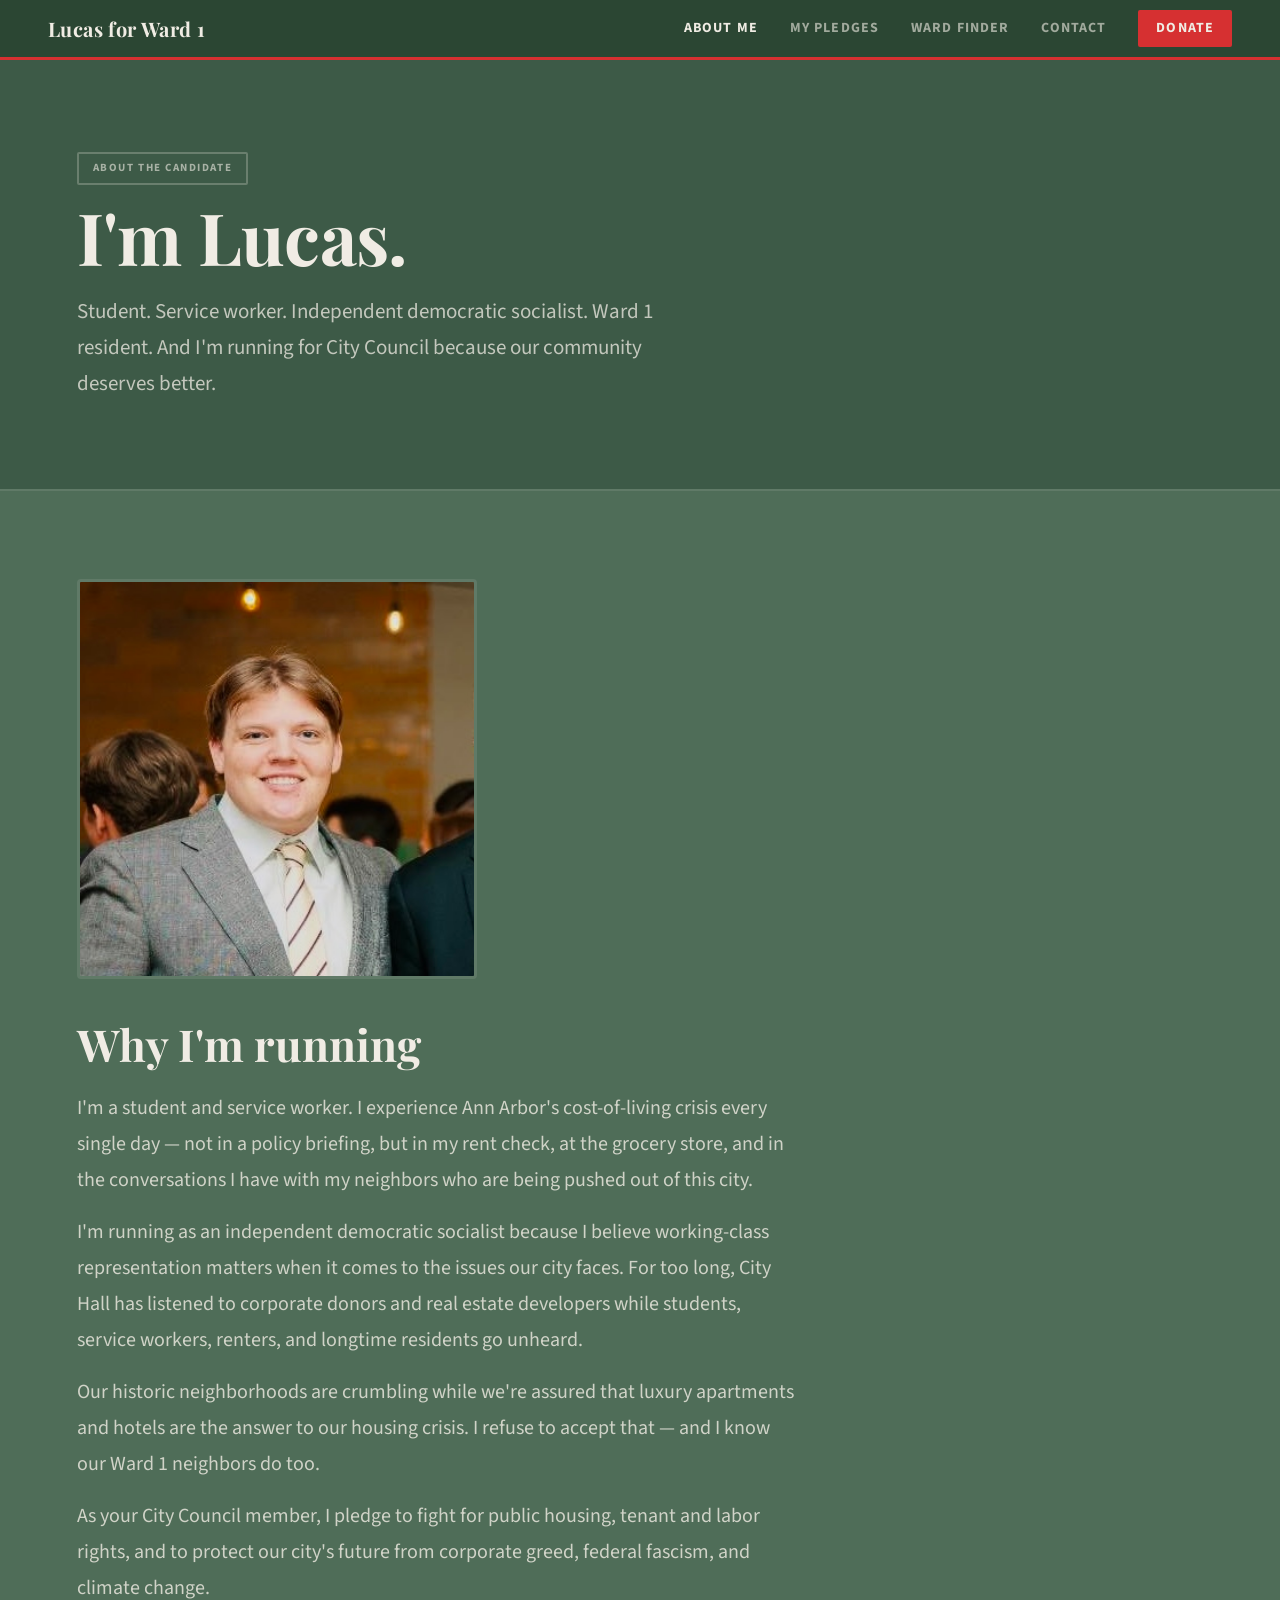
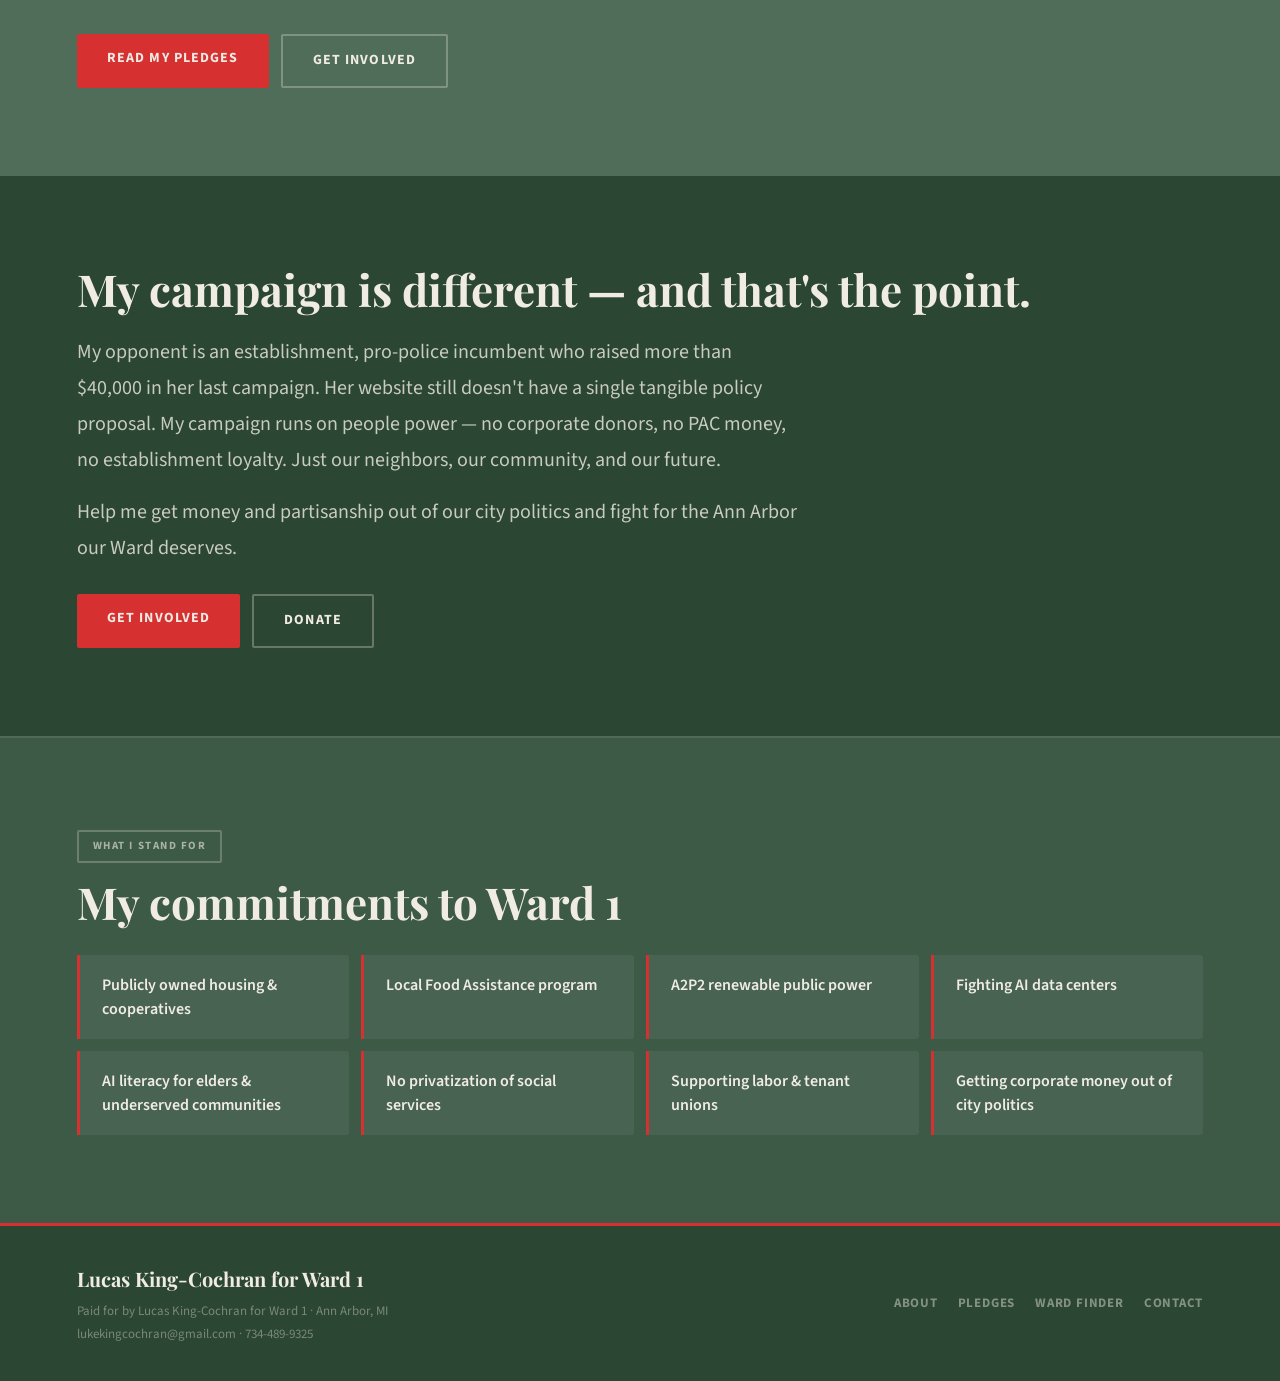
==== commit e5f23e35: "Add files via upload" ====
--- a/about.html
+++ b/about.html
@@ -28,11 +28,8 @@
   <p class="lead" style="margin-top:20px">Student. Service worker. Independent democratic socialist. Ward 1 resident. And I'm running for City Council because our community deserves better.</p>
 </div>
 
-<div class="block block-sage-mid ruled">
-  <div class="photo-box" style="max-width:400px;margin-bottom:40px">
-    <svg viewBox="0 0 24 24"><path d="M12 12c2.7 0 4.8-2.1 4.8-4.8S14.7 2.4 12 2.4 7.2 4.5 7.2 7.2 9.3 12 12 12zm0 2.4c-3.2 0-9.6 1.6-9.6 4.8v2.4h19.2v-2.4c0-3.2-6.4-4.8-9.6-4.8z"/></svg>
-    <p>Add your photo here</p>
-  </div>
+<div class="block block-mid ruled">
+  <img src="headshot.jpeg" alt="Lucas King-Cochran" class="candidate-photo">
 
   <h2 class="med" style="margin-bottom:20px">Why I'm running</h2>
   <p class="body-text">I'm a student and service worker. I experience Ann Arbor's cost-of-living crisis every single day — not in a policy briefing, but in my rent check, at the grocery store, and in the conversations I have with my neighbors who are being pushed out of this city.</p>
@@ -41,17 +38,17 @@
   <p class="body-text">As your City Council member, I pledge to fight for public housing, tenant and labor rights, and to protect our city's future from corporate greed, federal fascism, and climate change.</p>
   <div class="btns">
     <a href="issues.html" class="btn btn-red">Read my pledges</a>
-    <a href="contact.html" class="btn btn-outline-light">Get involved</a>
+    <a href="contact.html" class="btn btn-outline">Get involved</a>
   </div>
 </div>
 
-<div class="block block-ink">
+<div class="block block-deep">
   <h2 class="med" style="margin-bottom:20px">My campaign is different — and that's the point.</h2>
-  <p style="font-size:clamp(17px,1.8vw,20px);line-height:1.8;max-width:720px;color:rgba(214,210,203,.65)">My opponent is an establishment, pro-police incumbent who raised more than $40,000 in her last campaign. Her website still doesn't have a single tangible policy proposal. My campaign runs on people power — no corporate donors, no PAC money, no establishment loyalty. Just our neighbors, our community, and our future.</p>
-  <p style="font-size:clamp(17px,1.8vw,20px);line-height:1.8;max-width:720px;color:rgba(214,210,203,.65);margin-top:16px">Help me get money and partisanship out of our city politics and fight for the Ann Arbor our Ward deserves.</p>
+  <p class="body-text">My opponent is an establishment, pro-police incumbent who raised more than $40,000 in her last campaign. Her website still doesn't have a single tangible policy proposal. My campaign runs on people power — no corporate donors, no PAC money, no establishment loyalty. Just our neighbors, our community, and our future.</p>
+  <p class="body-text">Help me get money and partisanship out of our city politics and fight for the Ann Arbor our Ward deserves.</p>
   <div class="btns">
     <a href="contact.html" class="btn btn-red">Get involved</a>
-    <a href="contact.html#donate" class="btn btn-outline-light">Donate</a>
+    <a href="contact.html#donate" class="btn btn-outline">Donate</a>
   </div>
 </div>
 
--- a/style.css
+++ b/style.css
@@ -3,148 +3,161 @@
 *,*::before,*::after{box-sizing:border-box;margin:0;padding:0}
 
 :root{
-  --ink:#141418;
-  --ink-light:#1e1e24;
+  --deep:#2b4633;
   --sage:#3d5a47;
-  --sage-mid:#4a6b55;
-  --sage-light:#587a63;
-  --stone:#d6d2cb;
-  --stone-light:#e0ddd7;
+  --mid:#4f6d58;
+  --light:#6a8a74;
+  --pale:#dce5de;
+  --cream:#f0ece4;
   --red:#d63031;
   --red-dark:#b52526;
-  --warm-gray:#6b6560;
+  --text-light:#f0ece4;
+  --text-dark:#1e3326;
   --BIG:clamp(40px,7vw,72px);
   --MED:clamp(28px,4.5vw,44px);
   --body:clamp(17px,2vw,20px);
 }
 
 html{scroll-behavior:smooth}
-body{font-family:'Source Sans 3',sans-serif;background:var(--sage);color:var(--stone-light);font-size:var(--body);line-height:1.7;overflow-x:hidden}
+body{font-family:'Source Sans 3',sans-serif;background:var(--sage);color:var(--text-light);font-size:var(--body);line-height:1.7;overflow-x:hidden}
 
 body{animation:fadeIn .4s ease}
 @keyframes fadeIn{from{opacity:0;transform:translateY(8px)}to{opacity:1;transform:translateY(0)}}
 
 /* ── NAV ── */
-nav{background:var(--ink);display:flex;align-items:center;justify-content:space-between;padding:0 clamp(20px,4vw,48px);height:60px;position:sticky;top:0;z-index:100;border-bottom:3px solid var(--red)}
-.nav-logo{color:var(--stone-light);font-family:'Playfair Display',serif;font-size:20px;font-weight:700;letter-spacing:.02em;text-decoration:none}
+nav{background:var(--deep);display:flex;align-items:center;justify-content:space-between;padding:0 clamp(20px,4vw,48px);height:60px;position:sticky;top:0;z-index:100;border-bottom:3px solid var(--red)}
+.nav-logo{color:var(--cream);font-family:'Playfair Display',serif;font-size:20px;font-weight:700;letter-spacing:.02em;text-decoration:none}
 .nav-links{display:flex;align-items:center;gap:clamp(16px,2.5vw,32px)}
-.nav-links a{color:rgba(214,210,203,.5);font-size:14px;font-weight:700;text-decoration:none;text-transform:uppercase;letter-spacing:.08em;transition:color .2s}
-.nav-links a:hover,.nav-links a.active{color:var(--stone-light)}
-.nav-donate{background:var(--red)!important;color:var(--stone-light)!important;padding:7px 18px;border-radius:2px;transition:background .2s!important}
+.nav-links a{color:rgba(240,236,228,.6);font-size:14px;font-weight:700;text-decoration:none;text-transform:uppercase;letter-spacing:.08em;transition:color .2s}
+.nav-links a:hover,.nav-links a.active{color:var(--cream)}
+.nav-donate{background:var(--red)!important;color:var(--cream)!important;padding:7px 18px;border-radius:2px;transition:background .2s!important}
 .nav-donate:hover{background:var(--red-dark)!important}
 .nav-toggle{display:none;background:none;border:none;cursor:pointer;padding:4px}
-.nav-toggle span{display:block;width:24px;height:2px;background:var(--stone-light);margin:5px 0;border-radius:1px;transition:.2s}
+.nav-toggle span{display:block;width:24px;height:2px;background:var(--cream);margin:5px 0;border-radius:1px}
 
 /* ── BLOCKS ── */
 .block{padding:clamp(52px,8vw,88px) clamp(24px,6vw,80px)}
-.block-ink{background:var(--ink);color:var(--stone-light)}
-.block-red{background:var(--red);color:var(--stone-light)}
-.block-sage{background:var(--sage);color:var(--stone-light)}
-.block-sage-mid{background:var(--sage-mid);color:var(--stone-light)}
-.block-sage-light{background:var(--sage-light);color:var(--stone-light)}
+.block-deep{background:var(--deep)}
+.block-sage{background:var(--sage)}
+.block-mid{background:var(--mid)}
+.block-light{background:var(--light)}
+.block-pale{background:var(--pale);color:var(--text-dark)}
+.block-red{background:var(--red)}
 
-.ruled{border-top:2px solid rgba(214,210,203,.12)}
-.ruled-bottom{border-bottom:2px solid rgba(214,210,203,.12)}
+.ruled{border-top:2px solid rgba(240,236,228,.1)}
 
 /* ── TYPOGRAPHY ── */
-.big{font-family:'Playfair Display',serif;font-size:var(--BIG);line-height:1.05;letter-spacing:-.01em;font-weight:700;color:var(--stone-light)}
-.med{font-family:'Playfair Display',serif;font-size:var(--MED);line-height:1.15;font-weight:700;color:var(--stone-light)}
-.lead{font-size:clamp(17px,2.2vw,21px);line-height:1.7;max-width:640px;font-weight:400;color:rgba(214,210,203,.6)}
-.body-text{font-size:clamp(17px,1.8vw,20px);line-height:1.8;max-width:720px;color:rgba(214,210,203,.75)}
+.big{font-family:'Playfair Display',serif;font-size:var(--BIG);line-height:1.05;letter-spacing:-.01em;font-weight:700;color:var(--cream)}
+.med{font-family:'Playfair Display',serif;font-size:var(--MED);line-height:1.15;font-weight:700;color:var(--cream)}
+.lead{font-size:clamp(17px,2.2vw,21px);line-height:1.7;max-width:640px;font-weight:400;color:rgba(240,236,228,.75)}
+.body-text{font-size:clamp(17px,1.8vw,20px);line-height:1.8;max-width:720px;color:rgba(240,236,228,.8)}
 .body-text+.body-text{margin-top:16px}
-.body-text a{color:var(--red);font-weight:700}
+.body-text a{color:var(--cream);font-weight:700;text-decoration:underline;text-decoration-color:var(--red);text-underline-offset:3px}
+
+/* pale block overrides */
+.block-pale .big,.block-pale .med{color:var(--text-dark)}
+.block-pale .lead{color:rgba(30,51,38,.6)}
+.block-pale .body-text{color:rgba(30,51,38,.75)}
+.block-pale .body-text a{color:var(--red)}
 
 /* ── PILL ── */
-.pill{display:inline-block;font-size:11px;font-weight:700;letter-spacing:.14em;text-transform:uppercase;padding:5px 14px;border-radius:2px;margin-bottom:14px;border:2px solid rgba(214,210,203,.3);color:rgba(214,210,203,.6)}
+.pill{display:inline-block;font-size:11px;font-weight:700;letter-spacing:.14em;text-transform:uppercase;padding:5px 14px;border-radius:2px;margin-bottom:14px;border:2px solid rgba(240,236,228,.25);color:rgba(240,236,228,.6)}
 .pill.red{color:var(--red);border-color:var(--red)}
+.block-pale .pill{border-color:rgba(30,51,38,.2);color:rgba(30,51,38,.5)}
 
 /* ── BUTTONS ── */
 .btn{display:inline-block;font-size:14px;font-weight:700;padding:13px 30px;border-radius:2px;text-decoration:none;text-transform:uppercase;letter-spacing:.08em;transition:.2s;border:none;font-family:'Source Sans 3',sans-serif;cursor:pointer}
-.btn-red{background:var(--red);color:var(--stone-light)}
+.btn-red{background:var(--red);color:var(--cream)}
 .btn-red:hover{background:var(--red-dark)}
-.btn-ink{background:var(--ink);color:var(--stone-light)}
-.btn-ink:hover{background:#2a2a30}
-.btn-outline-light{background:transparent;border:2px solid rgba(214,210,203,.35);color:var(--stone-light)}
-.btn-outline-light:hover{background:rgba(214,210,203,.1)}
+.btn-deep{background:var(--deep);color:var(--cream)}
+.btn-deep:hover{background:#1e3326}
+.btn-outline{background:transparent;border:2px solid rgba(240,236,228,.3);color:var(--cream)}
+.btn-outline:hover{background:rgba(240,236,228,.08)}
+.block-pale .btn-outline{border-color:rgba(30,51,38,.25);color:var(--text-dark)}
+.block-pale .btn-outline:hover{background:rgba(30,51,38,.06)}
 .btns{display:flex;gap:12px;flex-wrap:wrap;margin-top:28px}
 
 /* ── ISSUE BLOCKS ── */
-.issue-num{font-family:'Playfair Display',serif;font-size:64px;line-height:1;color:rgba(214,210,203,.06);font-weight:900;margin-bottom:-8px}
-.issue-title{font-family:'Playfair Display',serif;font-size:clamp(32px,5vw,52px);line-height:1.05;margin-bottom:18px;font-weight:700}
+.issue-num{font-family:'Playfair Display',serif;font-size:64px;line-height:1;color:rgba(240,236,228,.06);font-weight:900;margin-bottom:-8px}
+.issue-title{font-family:'Playfair Display',serif;font-size:clamp(32px,5vw,52px);line-height:1.05;margin-bottom:18px;font-weight:700;color:var(--cream)}
 .issue-sub{display:flex;flex-direction:column;gap:18px}
-.pledge{border-left:3px solid var(--red);padding:16px 24px;background:rgba(214,210,203,.07);border-radius:0 3px 3px 0}
+.pledge{border-left:3px solid var(--red);padding:16px 24px;background:rgba(240,236,228,.06);border-radius:0 3px 3px 0}
 .pledge strong{display:block;font-size:13px;font-weight:700;letter-spacing:.1em;text-transform:uppercase;color:var(--red);margin-bottom:6px}
-.pledge p{font-size:clamp(16px,1.8vw,19px);line-height:1.7;color:rgba(214,210,203,.8)}
-.pledge.alt{border-left-color:var(--stone);background:rgba(214,210,203,.05)}
-.pledge.alt strong{color:var(--stone)}
+.pledge p{font-size:clamp(16px,1.8vw,19px);line-height:1.7;color:rgba(240,236,228,.8)}
+
+.block-pale .issue-num{color:rgba(30,51,38,.05)}
+.block-pale .issue-title{color:var(--text-dark)}
+.block-pale .pledge{background:rgba(30,51,38,.04)}
+.block-pale .pledge p{color:rgba(30,51,38,.75)}
 
 /* ── CONTACT ── */
 .contact-grid{display:grid;grid-template-columns:1fr 1fr;gap:clamp(32px,6vw,72px);align-items:start}
 .form-group{display:flex;flex-direction:column;gap:6px;margin-bottom:16px}
-.form-group label{font-size:12px;font-weight:700;color:rgba(214,210,203,.5);text-transform:uppercase;letter-spacing:.1em}
-.form-group input,.form-group textarea{padding:12px 16px;border:2px solid rgba(214,210,203,.15);border-radius:2px;font-size:16px;font-family:'Source Sans 3',sans-serif;color:var(--stone-light);background:rgba(214,210,203,.08);outline:none;transition:border-color .2s}
-.form-group input::placeholder,.form-group textarea::placeholder{color:rgba(214,210,203,.3)}
+.form-group label{font-size:12px;font-weight:700;color:rgba(240,236,228,.5);text-transform:uppercase;letter-spacing:.1em}
+.form-group input,.form-group textarea{padding:12px 16px;border:2px solid rgba(240,236,228,.15);border-radius:2px;font-size:16px;font-family:'Source Sans 3',sans-serif;color:var(--cream);background:rgba(240,236,228,.07);outline:none;transition:border-color .2s}
+.form-group input::placeholder,.form-group textarea::placeholder{color:rgba(240,236,228,.25)}
 .form-group input:focus,.form-group textarea:focus{border-color:var(--red)}
 .form-group textarea{resize:vertical;min-height:140px}
 .form-row{display:grid;grid-template-columns:1fr 1fr;gap:16px}
-.form-check{display:flex;align-items:center;gap:10px;font-size:15px;color:rgba(214,210,203,.6)}
+.form-check{display:flex;align-items:center;gap:10px;font-size:15px;color:rgba(240,236,228,.6)}
 .form-check input{width:18px;height:18px;accent-color:var(--red)}
 .contact-info{display:flex;flex-direction:column;gap:20px}
-.contact-card{background:var(--ink);color:var(--stone-light);padding:28px 32px;border-radius:3px}
-.contact-card h3{font-family:'Playfair Display',serif;font-size:24px;color:var(--stone-light);margin-bottom:6px;font-weight:700}
-.contact-card a{font-size:18px;font-weight:600;color:var(--stone-light);text-decoration:none;display:block;opacity:.85}
+.contact-card{background:rgba(0,0,0,.15);color:var(--cream);padding:28px 32px;border-radius:3px}
+.contact-card h3{font-family:'Playfair Display',serif;font-size:24px;color:var(--cream);margin-bottom:6px;font-weight:700}
+.contact-card a{font-size:18px;font-weight:600;color:var(--cream);text-decoration:none;display:block;opacity:.85}
 .contact-card a:hover{opacity:1}
-.contact-card p{font-size:15px;color:rgba(214,210,203,.4);margin-top:8px;line-height:1.6}
+.contact-card p{font-size:15px;color:rgba(240,236,228,.5);margin-top:8px;line-height:1.6}
 .contact-card.red-card{background:var(--red)}
-.contact-card.dark-sage{background:rgba(0,0,0,.25)}
 
 /* ── WARD FINDER ── */
-.map-wrap{border:3px solid rgba(214,210,203,.15);border-radius:4px;overflow:hidden;margin-top:36px}
+.map-wrap{border:3px solid rgba(240,236,228,.12);border-radius:4px;overflow:hidden;margin-top:36px}
 .map-wrap iframe{display:block;width:100%;height:680px;border:none}
 
-/* ── PHOTO BOX ── */
-.photo-box{background:rgba(0,0,0,.2);border:2px dashed rgba(214,210,203,.15);border-radius:4px;padding:52px 32px;display:flex;flex-direction:column;align-items:center;gap:12px;text-align:center;margin-bottom:36px}
-.photo-box svg{width:52px;height:52px;fill:rgba(214,210,203,.18)}
-.photo-box p{font-size:12px;color:rgba(214,210,203,.25);text-transform:uppercase;letter-spacing:.12em}
+/* ── CANDIDATE PHOTO ── */
+.candidate-photo{width:100%;max-width:400px;border-radius:4px;display:block;margin-bottom:40px;border:3px solid rgba(240,236,228,.1)}
+
+/* ── HERO IMAGE ── */
+.hero-img-wrap{margin-top:40px;border-radius:4px;overflow:hidden;max-width:720px;border:3px solid rgba(240,236,228,.1)}
+.hero-img-wrap img{display:block;width:100%;height:auto}
 
 /* ── SIGNUP ── */
-.signup-row{display:flex;max-width:460px;border:2px solid rgba(214,210,203,.2);border-radius:2px;overflow:hidden}
-.signup-row input{flex:1;padding:13px 16px;font-size:16px;font-family:'Source Sans 3',sans-serif;border:none;outline:none;background:rgba(214,210,203,.08);color:var(--stone-light)}
-.signup-row input::placeholder{color:rgba(214,210,203,.3)}
-.signup-row button{background:var(--red);color:var(--stone-light);font-size:13px;font-weight:700;padding:13px 20px;border:none;font-family:'Source Sans 3',sans-serif;text-transform:uppercase;letter-spacing:.08em;cursor:pointer;white-space:nowrap;transition:background .2s}
+.signup-row{display:flex;max-width:460px;border:2px solid rgba(240,236,228,.2);border-radius:2px;overflow:hidden}
+.signup-row input{flex:1;padding:13px 16px;font-size:16px;font-family:'Source Sans 3',sans-serif;border:none;outline:none;background:rgba(240,236,228,.07);color:var(--cream)}
+.signup-row input::placeholder{color:rgba(240,236,228,.25)}
+.signup-row button{background:var(--red);color:var(--cream);font-size:13px;font-weight:700;padding:13px 20px;border:none;font-family:'Source Sans 3',sans-serif;text-transform:uppercase;letter-spacing:.08em;cursor:pointer;white-space:nowrap;transition:background .2s}
 .signup-row button:hover{background:var(--red-dark)}
 
 /* ── COMMITMENT GRID ── */
 .commit-grid{display:grid;grid-template-columns:repeat(auto-fit,minmax(250px,1fr));gap:12px}
-.commit-item{padding:18px 22px;border-left:3px solid var(--red);background:rgba(214,210,203,.07);border-radius:0 3px 3px 0}
-.commit-item p{font-size:16px;color:var(--stone-light);font-weight:600;line-height:1.5}
+.commit-item{padding:18px 22px;border-left:3px solid var(--red);background:rgba(240,236,228,.06);border-radius:0 3px 3px 0}
+.commit-item p{font-size:16px;color:var(--cream);font-weight:600;line-height:1.5}
 
-/* ── PLEDGE CARDS (home) ── */
+/* ── PLEDGE CARDS ── */
 .pledge-cards{display:grid;grid-template-columns:repeat(auto-fit,minmax(260px,1fr));gap:20px}
-.pledge-card{background:rgba(0,0,0,.2);border-radius:3px;padding:30px 26px;border-top:3px solid var(--red)}
-.pledge-card .num{font-family:'Playfair Display',serif;font-size:44px;color:var(--red);line-height:1;font-weight:900;opacity:.35}
-.pledge-card .card-title{font-family:'Playfair Display',serif;font-size:26px;color:var(--stone-light);margin-bottom:10px;font-weight:700}
-.pledge-card p{font-size:16px;line-height:1.7;color:rgba(214,210,203,.7)}
+.pledge-card{background:rgba(0,0,0,.15);border-radius:3px;padding:30px 26px;border-top:3px solid var(--red)}
+.pledge-card .num{font-family:'Playfair Display',serif;font-size:44px;color:var(--red);line-height:1;font-weight:900;opacity:.4}
+.pledge-card .card-title{font-family:'Playfair Display',serif;font-size:26px;color:var(--cream);margin-bottom:10px;font-weight:700}
+.pledge-card p{font-size:16px;line-height:1.7;color:rgba(240,236,228,.7)}
 .pledge-card a{display:inline-block;margin-top:12px;font-size:13px;font-weight:700;color:var(--red);text-transform:uppercase;letter-spacing:.08em;text-decoration:none;transition:opacity .2s}
 .pledge-card a:hover{opacity:.7}
 
 /* ── FORM STATUS ── */
 .form-status{padding:16px 20px;border-radius:3px;font-size:16px;font-weight:600;margin-top:16px;display:none}
-.form-status.success{display:block;background:rgba(214,210,203,.12);color:var(--stone-light)}
-.form-status.error{display:block;background:rgba(214,48,49,.15);color:var(--red)}
+.form-status.success{display:block;background:rgba(240,236,228,.1);color:var(--cream)}
+.form-status.error{display:block;background:rgba(214,48,49,.2);color:var(--cream)}
 
 /* ── FOOTER ── */
-footer{background:var(--ink);border-top:3px solid var(--red);padding:36px clamp(24px,6vw,80px);display:flex;align-items:center;justify-content:space-between;gap:24px;flex-wrap:wrap}
-footer strong{display:block;color:var(--stone-light);font-family:'Playfair Display',serif;font-size:20px;margin-bottom:4px}
-footer p,footer a{color:rgba(214,210,203,.35);font-size:13px;text-decoration:none;line-height:1.7}
+footer{background:var(--deep);border-top:3px solid var(--red);padding:36px clamp(24px,6vw,80px);display:flex;align-items:center;justify-content:space-between;gap:24px;flex-wrap:wrap}
+footer strong{display:block;color:var(--cream);font-family:'Playfair Display',serif;font-size:20px;margin-bottom:4px}
+footer p,footer a{color:rgba(240,236,228,.4);font-size:13px;text-decoration:none;line-height:1.7}
 .foot-links{display:flex;gap:20px;flex-wrap:wrap}
-.foot-links a{color:rgba(214,210,203,.4);font-size:13px;font-weight:700;text-decoration:none;text-transform:uppercase;letter-spacing:.06em;transition:color .2s}
-.foot-links a:hover{color:var(--stone-light)}
+.foot-links a{color:rgba(240,236,228,.45);font-size:13px;font-weight:700;text-decoration:none;text-transform:uppercase;letter-spacing:.06em;transition:color .2s}
+.foot-links a:hover{color:var(--cream)}
 
 /* ── RESPONSIVE ── */
 @media(max-width:840px){
   nav{padding:0 20px}
-  .nav-links{display:none;flex-direction:column;position:absolute;top:60px;left:0;right:0;background:var(--ink);padding:20px;gap:14px;border-bottom:3px solid var(--red);z-index:99}
+  .nav-links{display:none;flex-direction:column;position:absolute;top:60px;left:0;right:0;background:var(--deep);padding:20px;gap:14px;border-bottom:3px solid var(--red);z-index:99}
   .nav-links.open{display:flex}
   .nav-toggle{display:block}
   .contact-grid,.form-row{grid-template-columns:1fr}
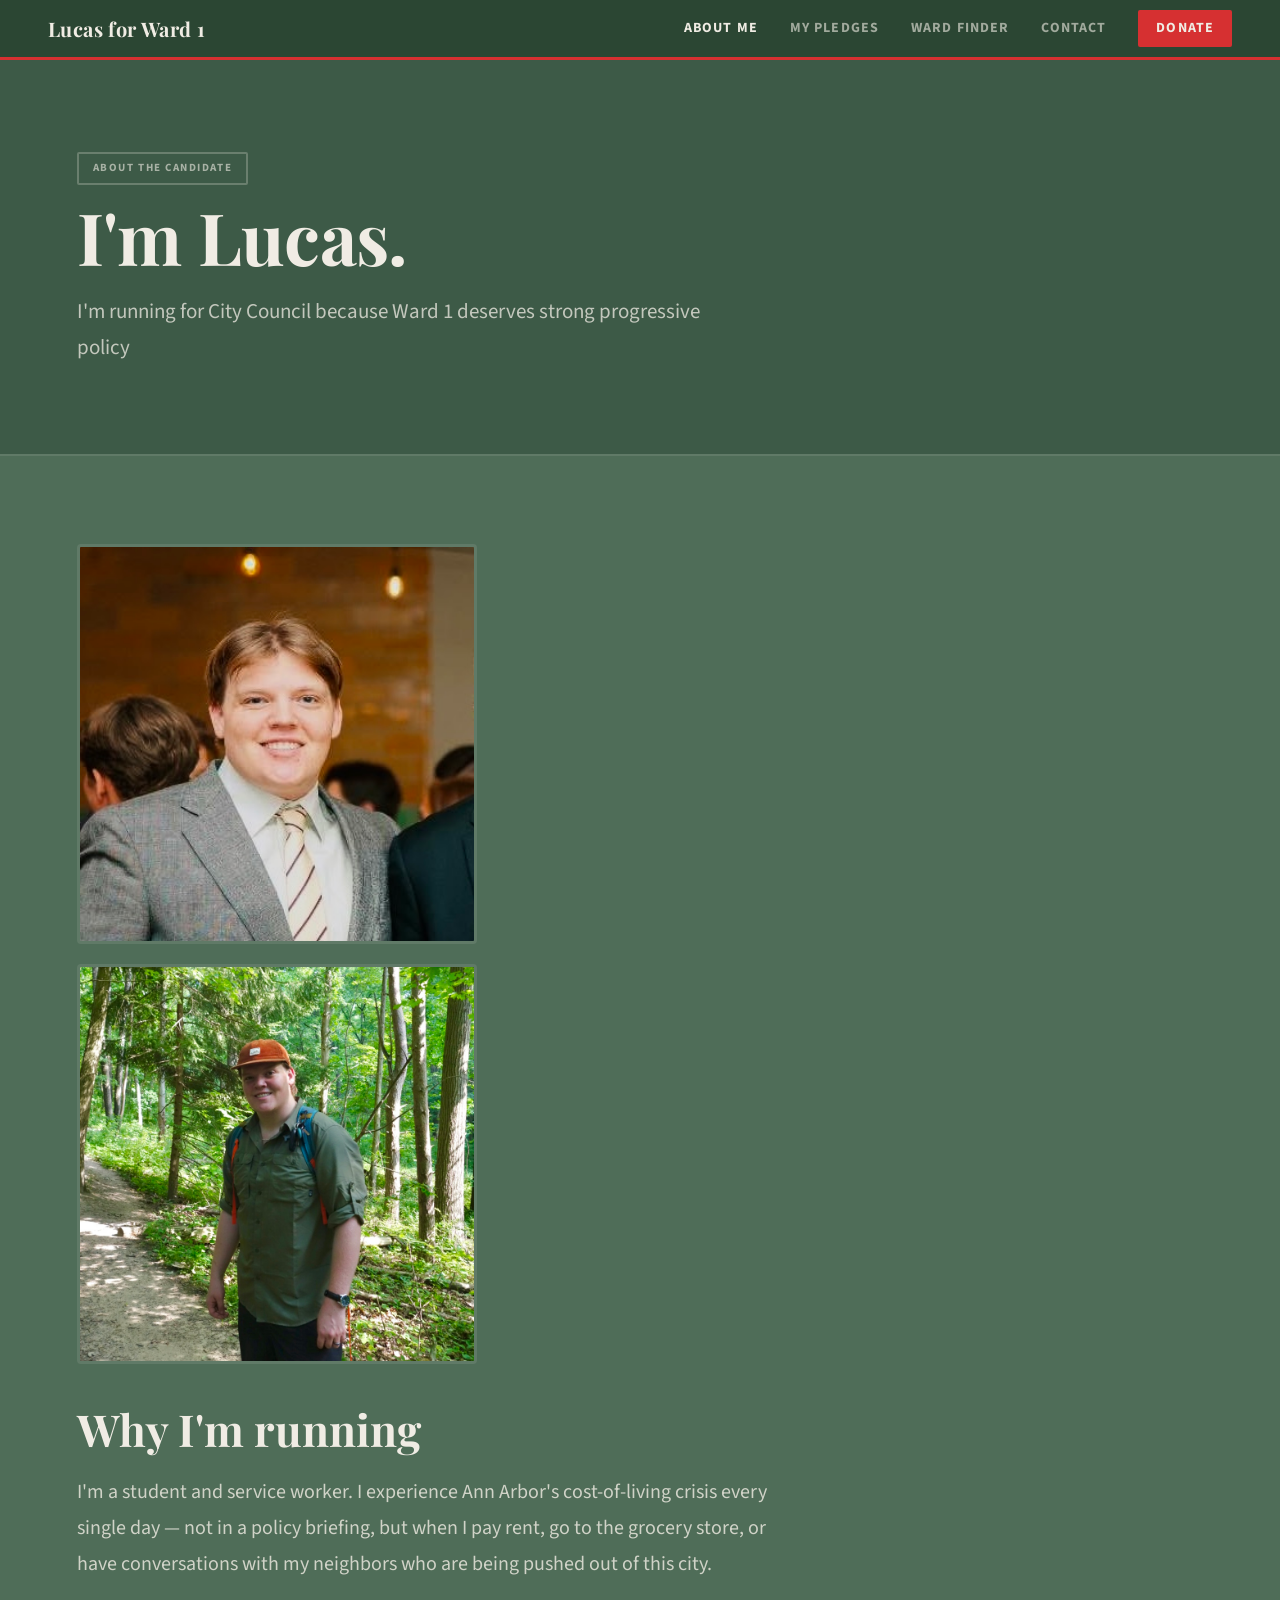
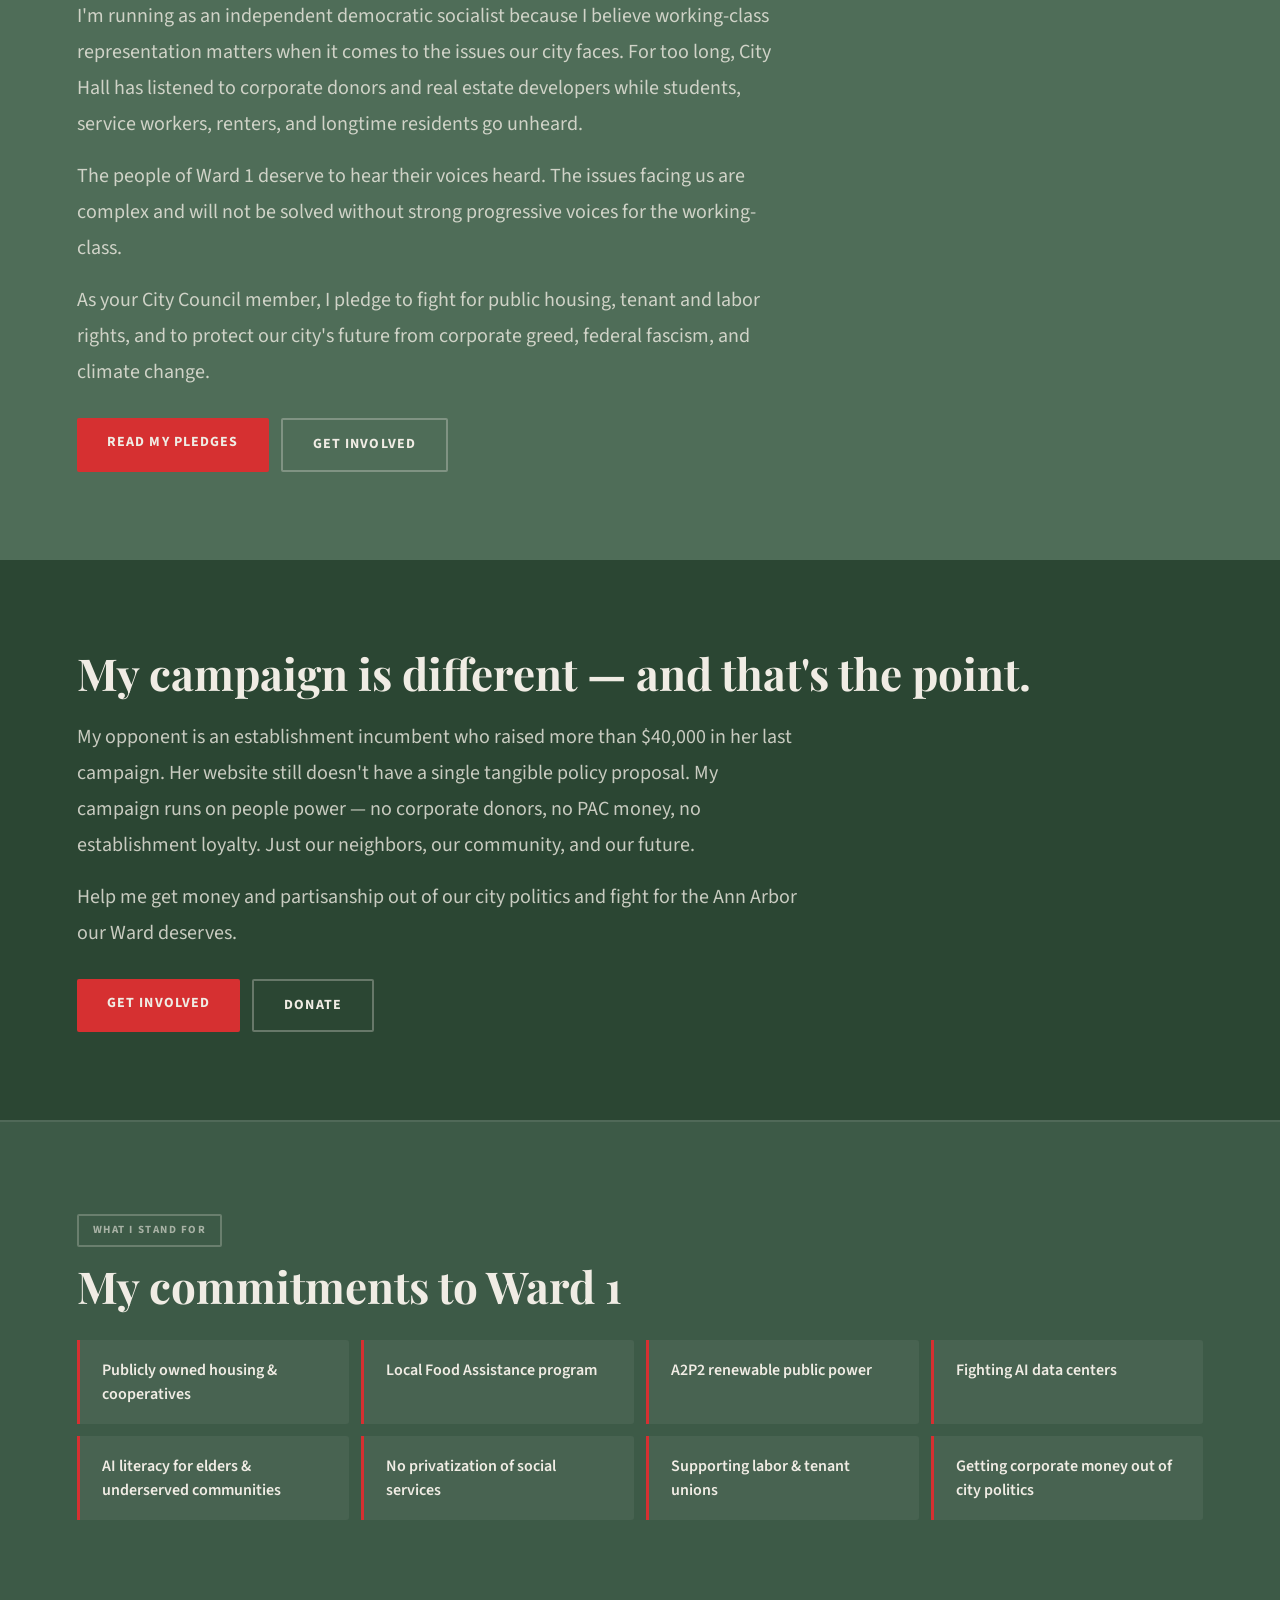
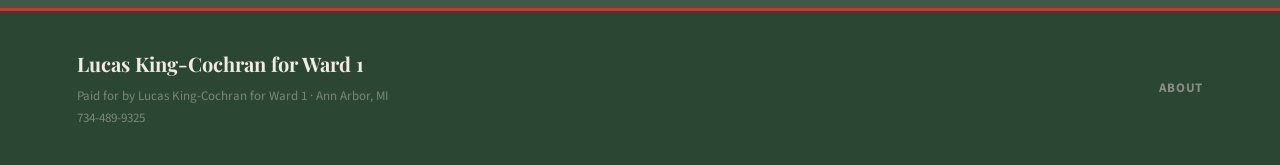
==== commit 90c92278: "Add files via upload" ====
--- a/about.html
+++ b/about.html
@@ -25,16 +25,17 @@
 <div class="block block-sage">
   <div class="pill">About the candidate</div>
   <h1 class="big">I'm Lucas.</h1>
-  <p class="lead" style="margin-top:20px">Student. Service worker. Independent democratic socialist. Ward 1 resident. And I'm running for City Council because our community deserves better.</p>
+  <p class="lead" style="margin-top:20px">I'm running for City Council because Ward 1 deserves strong progressive policy</p>
 </div>
 
 <div class="block block-mid ruled">
   <img src="headshot.jpeg" alt="Lucas King-Cochran" class="candidate-photo">
+  <img src="birdhills.jpeg" alt="Lucas King-Cochran at Bird Hills Nature Area" class="candidate-photo" style="margin-top:-20px">
 
   <h2 class="med" style="margin-bottom:20px">Why I'm running</h2>
-  <p class="body-text">I'm a student and service worker. I experience Ann Arbor's cost-of-living crisis every single day — not in a policy briefing, but in my rent check, at the grocery store, and in the conversations I have with my neighbors who are being pushed out of this city.</p>
+  <p class="body-text">I'm a student and service worker. I experience Ann Arbor's cost-of-living crisis every single day — not in a policy briefing, but when I pay rent, go to the grocery store, or have conversations with my neighbors who are being pushed out of this city.</p>
   <p class="body-text">I'm running as an independent democratic socialist because I believe working-class representation matters when it comes to the issues our city faces. For too long, City Hall has listened to corporate donors and real estate developers while students, service workers, renters, and longtime residents go unheard.</p>
-  <p class="body-text">Our historic neighborhoods are crumbling while we're assured that luxury apartments and hotels are the answer to our housing crisis. I refuse to accept that — and I know our Ward 1 neighbors do too.</p>
+  <p class="body-text">The people of Ward 1 deserve to hear their voices heard. The issues facing us are complex and will not be solved without strong progressive voices for the working-class.</p>
   <p class="body-text">As your City Council member, I pledge to fight for public housing, tenant and labor rights, and to protect our city's future from corporate greed, federal fascism, and climate change.</p>
   <div class="btns">
     <a href="issues.html" class="btn btn-red">Read my pledges</a>
@@ -44,7 +45,7 @@
 
 <div class="block block-deep">
   <h2 class="med" style="margin-bottom:20px">My campaign is different — and that's the point.</h2>
-  <p class="body-text">My opponent is an establishment, pro-police incumbent who raised more than $40,000 in her last campaign. Her website still doesn't have a single tangible policy proposal. My campaign runs on people power — no corporate donors, no PAC money, no establishment loyalty. Just our neighbors, our community, and our future.</p>
+  <p class="body-text">My opponent is an establishment incumbent who raised more than $40,000 in her last campaign. Her website still doesn't have a single tangible policy proposal. My campaign runs on people power — no corporate donors, no PAC money, no establishment loyalty. Just our neighbors, our community, and our future.</p>
   <p class="body-text">Help me get money and partisanship out of our city politics and fight for the Ann Arbor our Ward deserves.</p>
   <div class="btns">
     <a href="contact.html" class="btn btn-red">Get involved</a>
@@ -71,15 +72,8 @@
   <div>
     <strong>Lucas King-Cochran for Ward 1</strong>
     <p>Paid for by Lucas King-Cochran for Ward 1 · Ann Arbor, MI<br>
-    <a href="mailto:lukekingcochran@gmail.com">lukekingcochran@gmail.com</a> · <a href="tel:7344899325">734-489-9325</a></p>
+    <a href="tel:7344899325">734-489-9325</a></p>
   </div>
   <div class="foot-links">
     <a href="about.html">About</a>
-    <a href="issues.html">Pledges</a>
-    <a href="ward-finder.html">Ward Finder</a>
-    <a href="contact.html">Contact</a>
-  </div>
-</footer>
-
-</body>
-</html>
+    <a href="
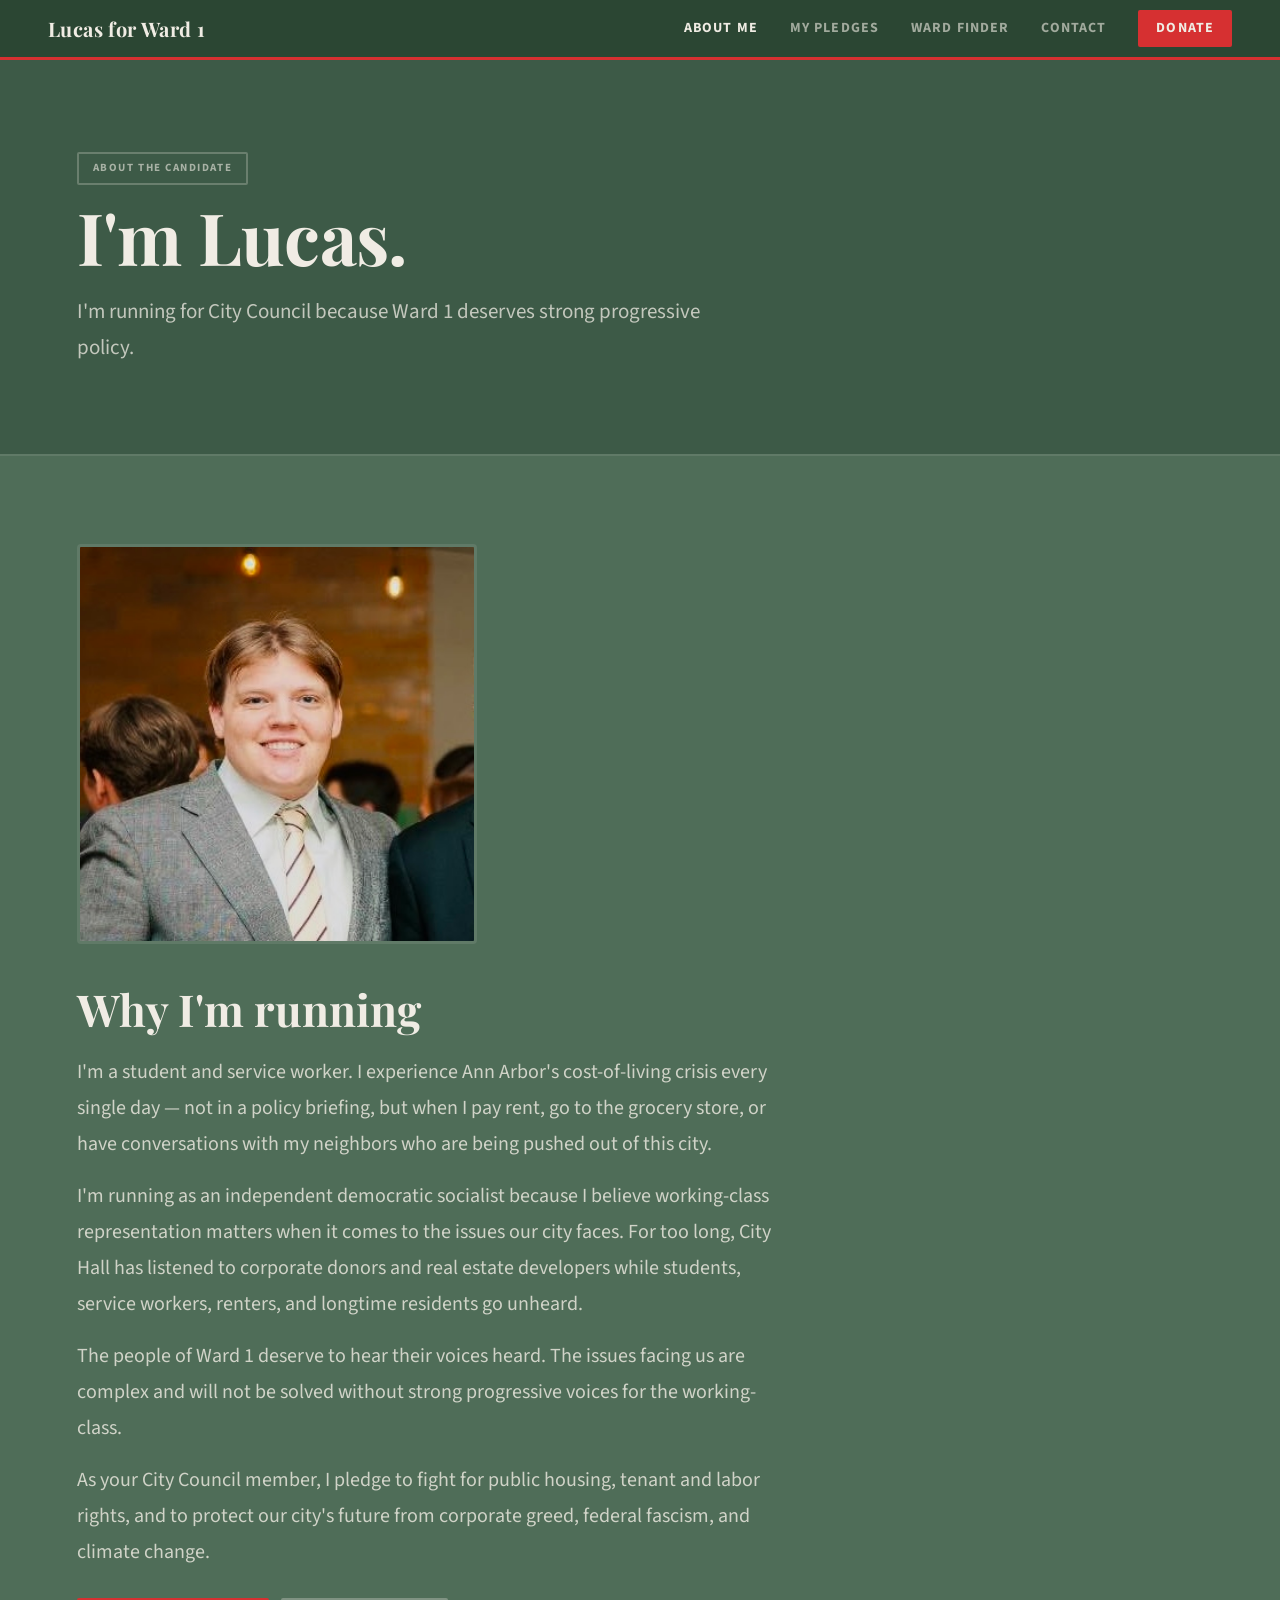
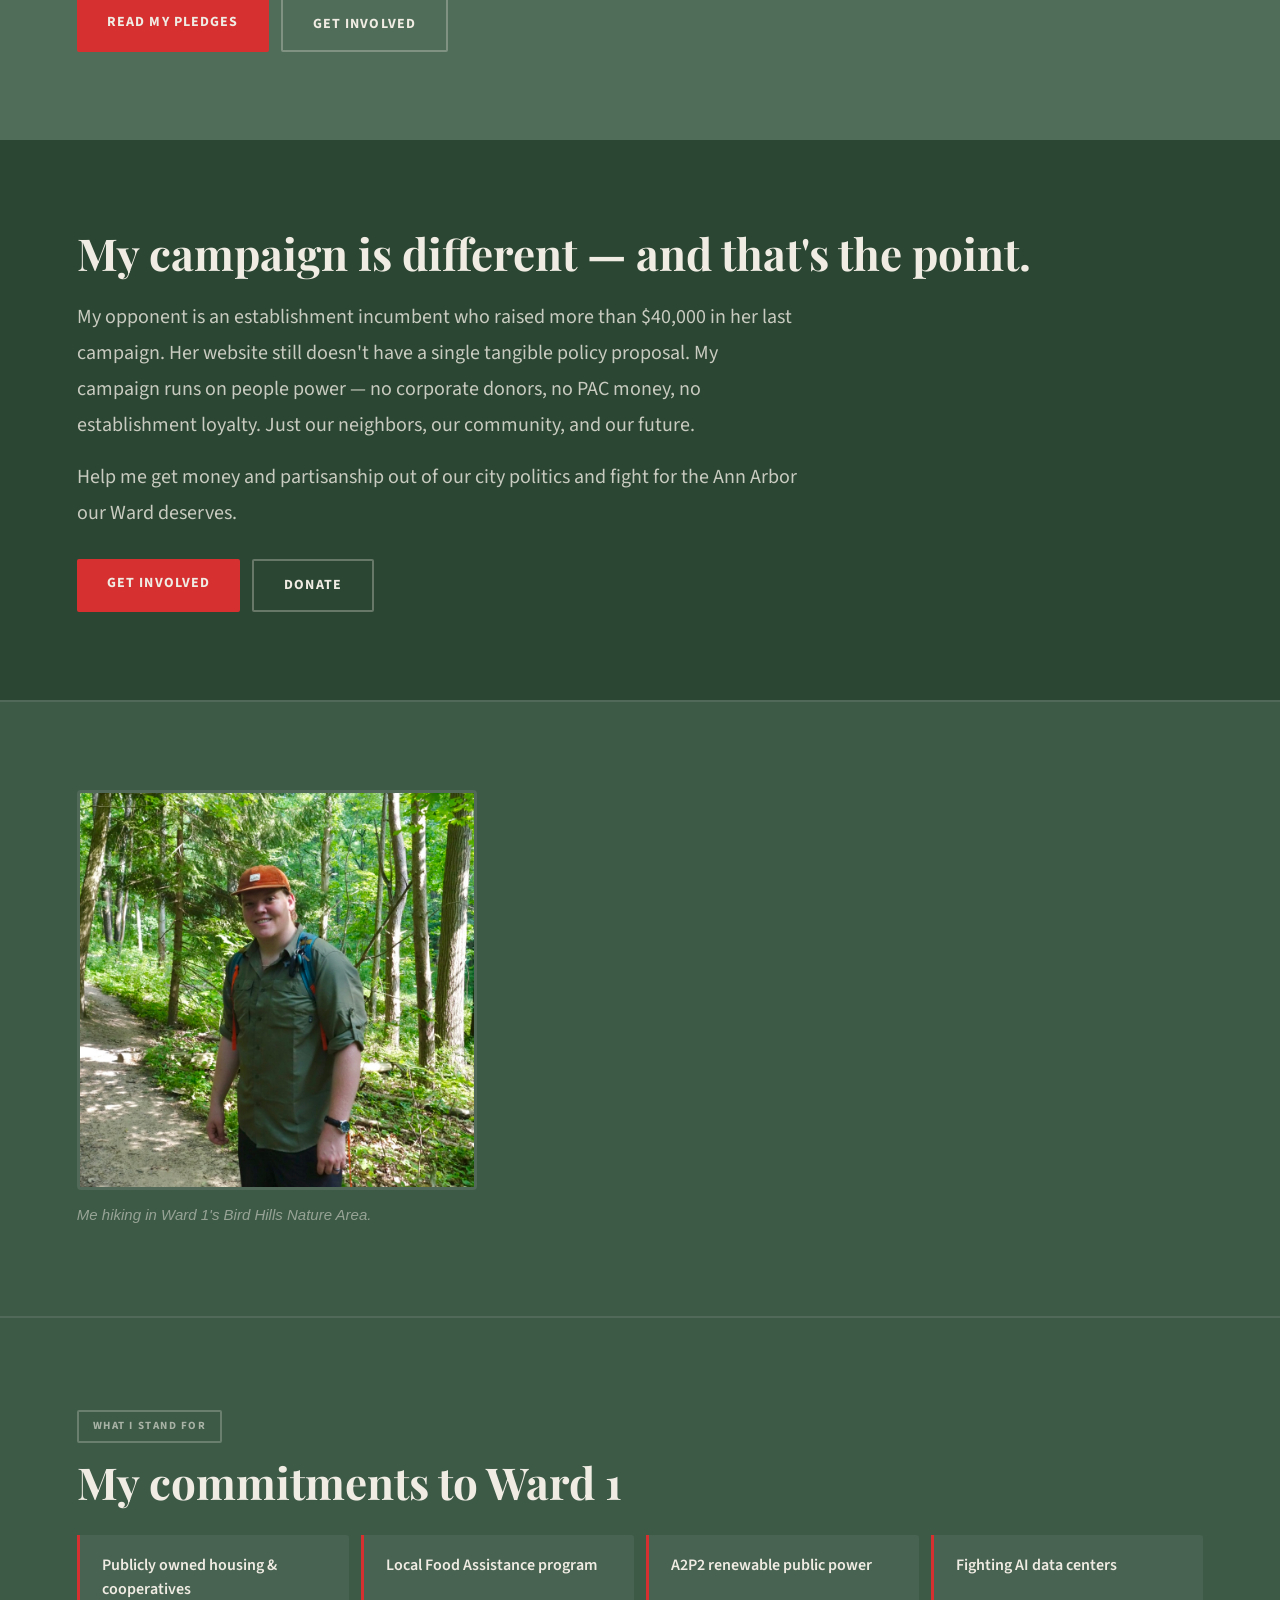
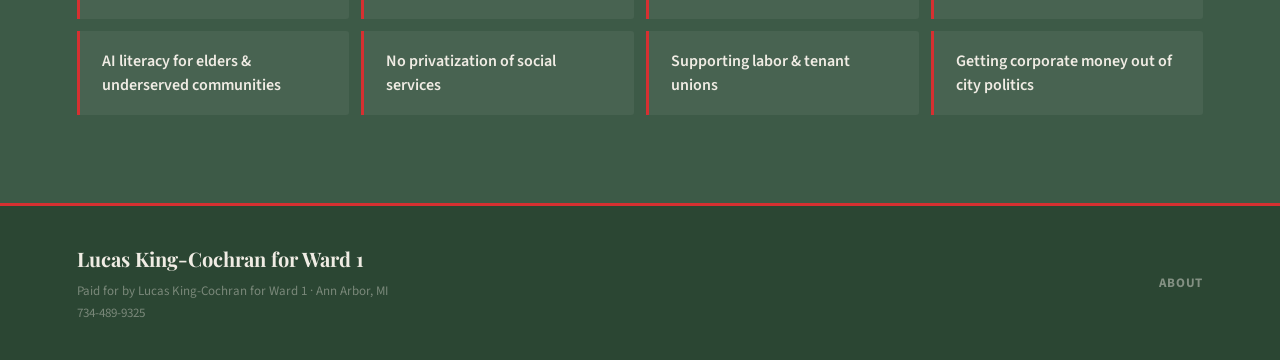
==== commit b91842e4: "Add files via upload" ====
--- a/about.html
+++ b/about.html
@@ -25,12 +25,11 @@
 <div class="block block-sage">
   <div class="pill">About the candidate</div>
   <h1 class="big">I'm Lucas.</h1>
-  <p class="lead" style="margin-top:20px">I'm running for City Council because Ward 1 deserves strong progressive policy</p>
+  <p class="lead" style="margin-top:20px">I'm running for City Council because Ward 1 deserves strong progressive policy.</p>
 </div>
 
 <div class="block block-mid ruled">
   <img src="headshot.jpeg" alt="Lucas King-Cochran" class="candidate-photo">
-  <img src="birdhills.jpeg" alt="Lucas King-Cochran at Bird Hills Nature Area" class="candidate-photo" style="margin-top:-20px">
 
   <h2 class="med" style="margin-bottom:20px">Why I'm running</h2>
   <p class="body-text">I'm a student and service worker. I experience Ann Arbor's cost-of-living crisis every single day — not in a policy briefing, but when I pay rent, go to the grocery store, or have conversations with my neighbors who are being pushed out of this city.</p>
@@ -51,6 +50,13 @@
     <a href="contact.html" class="btn btn-red">Get involved</a>
     <a href="contact.html#donate" class="btn btn-outline">Donate</a>
   </div>
+</div>
+
+<div class="block block-sage ruled">
+  <figure style="max-width:720px;margin-bottom:0">
+    <img src="birdhills.jpeg" alt="Lucas King-Cochran hiking at Bird Hills Nature Area" class="candidate-photo" style="margin-bottom:12px">
+    <figcaption style="font-size:15px;color:rgba(240,236,228,.5);font-style:italic">Me hiking in Ward 1's Bird Hills Nature Area.</figcaption>
+  </figure>
 </div>
 
 <div class="block block-sage ruled">
